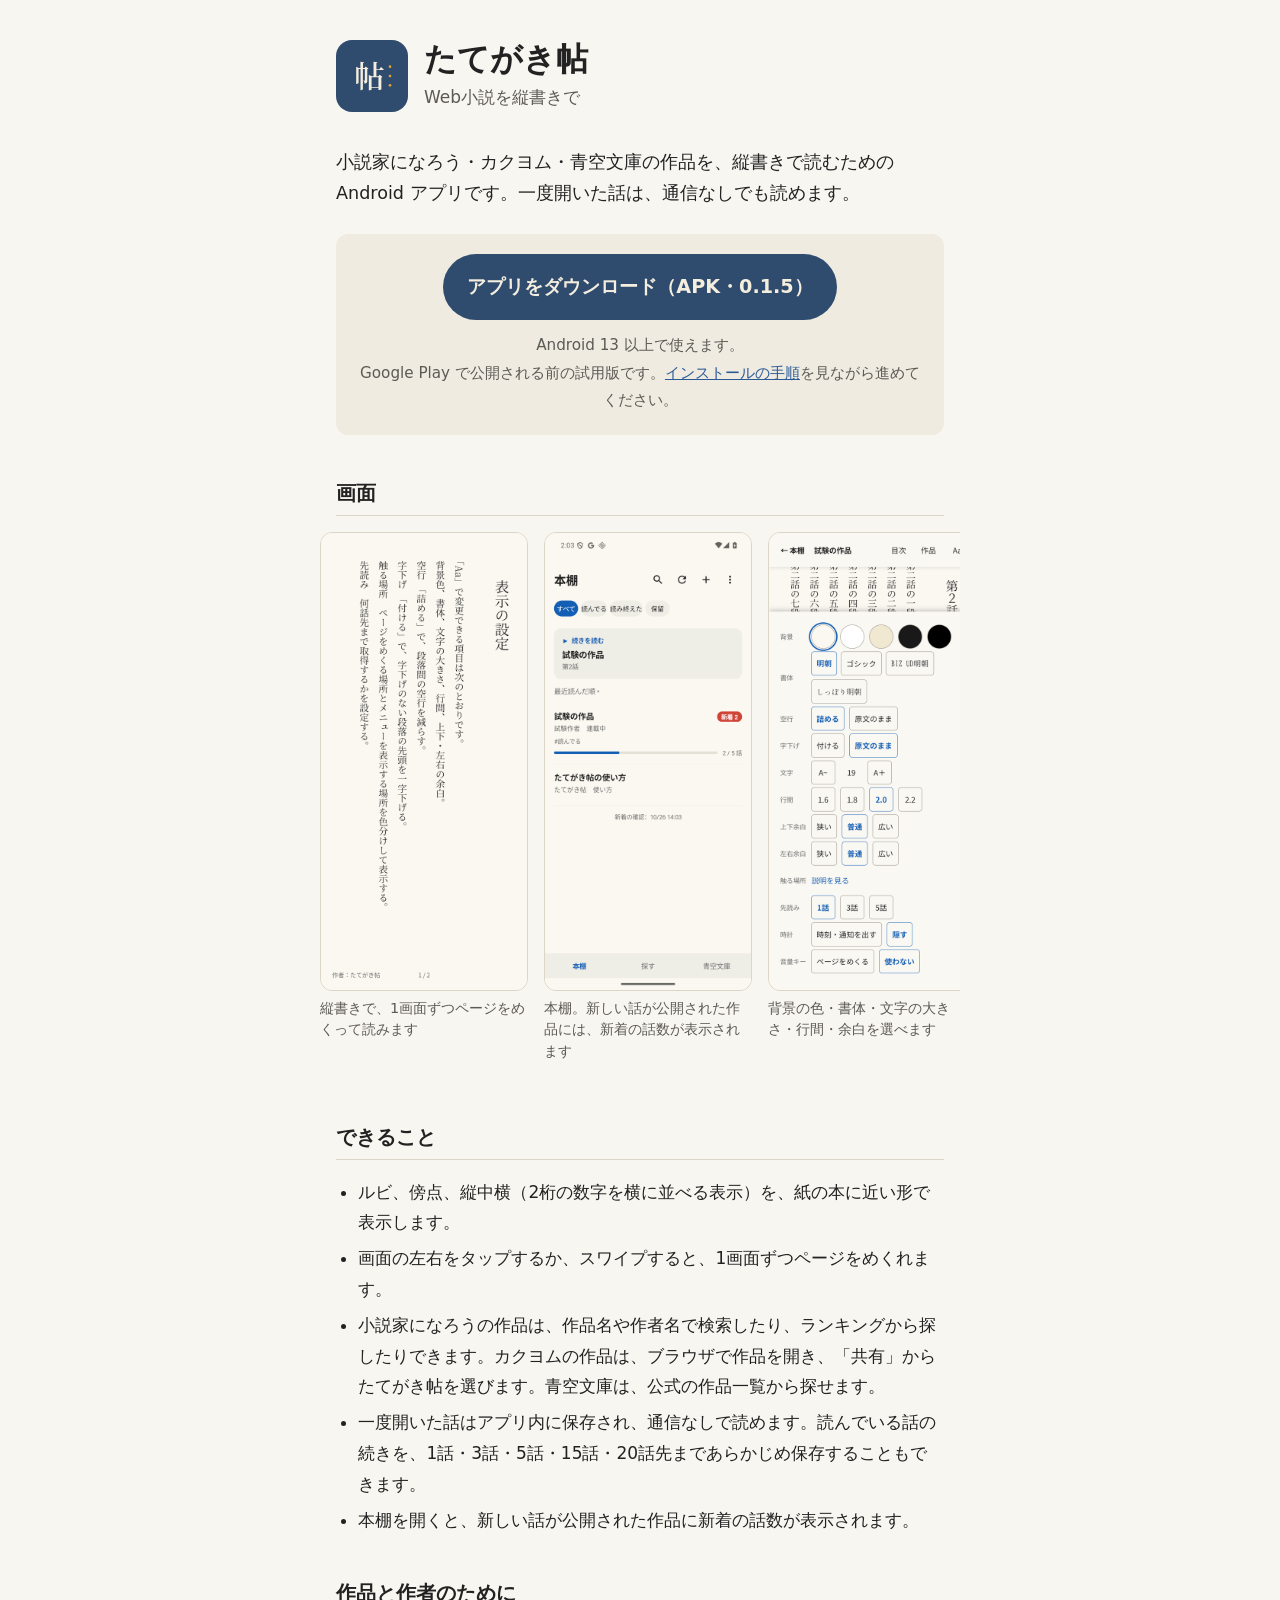
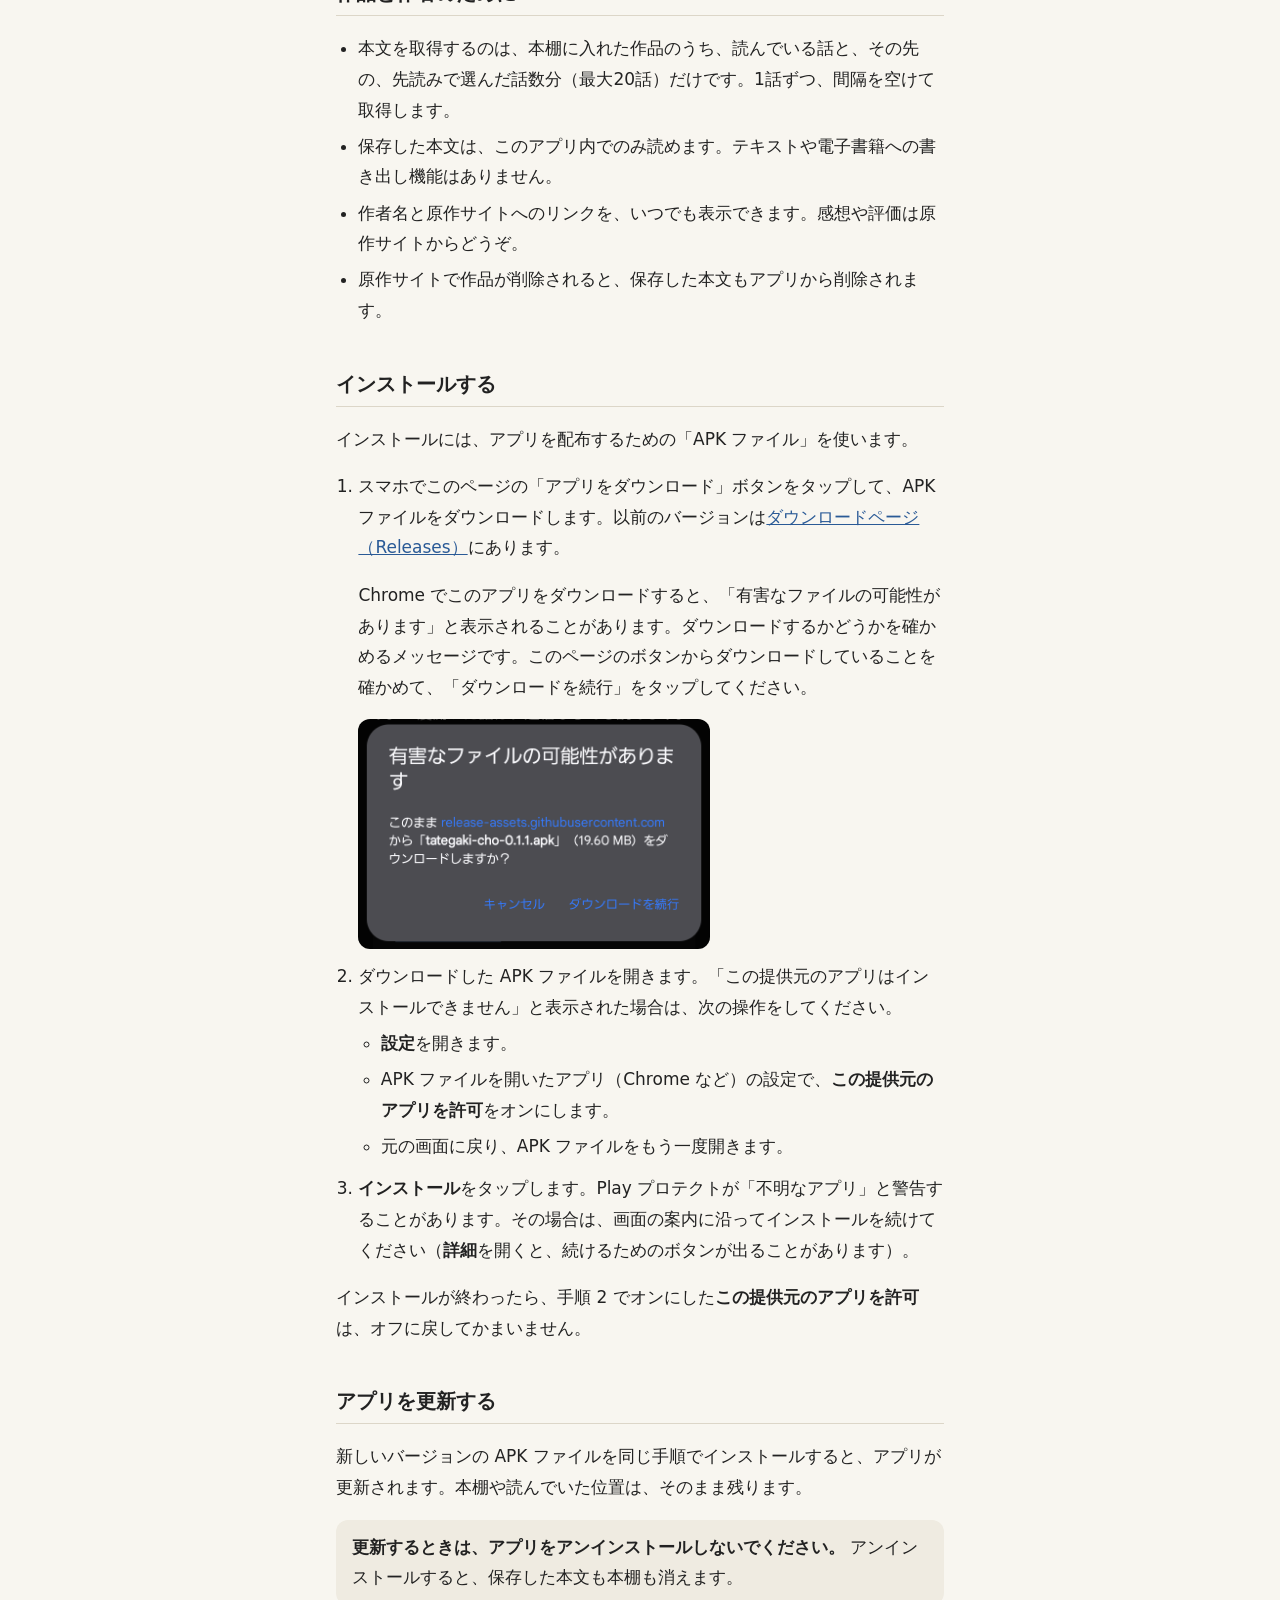
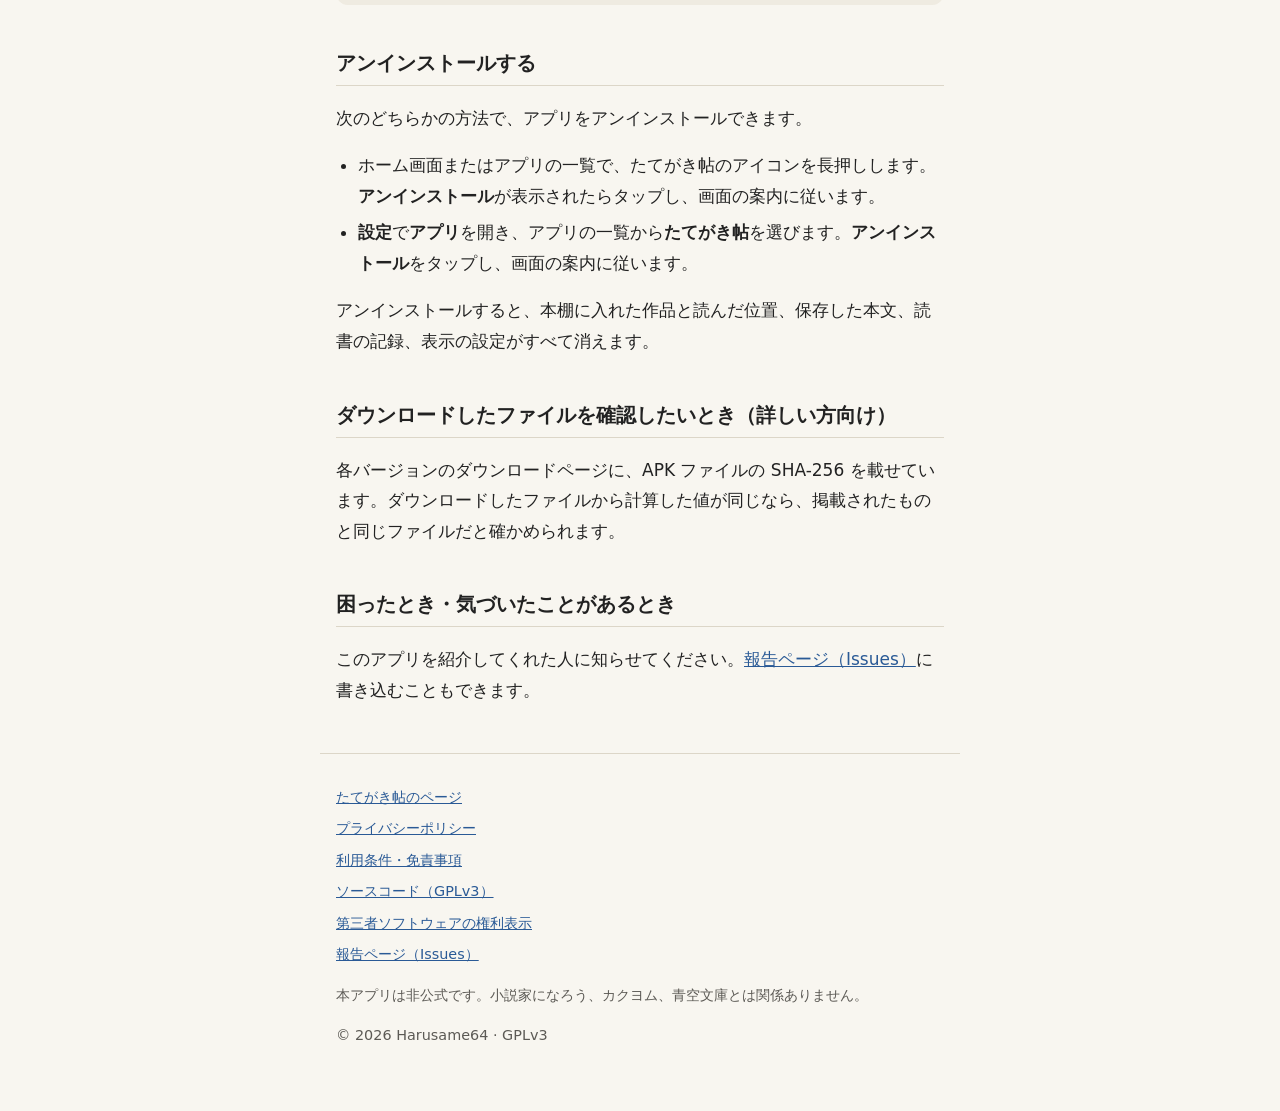
==== site/index.html @ 77cadcce "Point the download page at 0.1.5 Co-Authored-By: Claude Opus 5.5 <noreply@anthropic.com>" ====
<!doctype html>
<html lang="ja">
<head>
<meta charset="utf-8">
<meta name="viewport" content="width=device-width, initial-scale=1">
<title>たてがき帖 — Web小説を縦書きで</title>
<meta name="description" content="小説家になろう・カクヨム・青空文庫の作品を縦書きで読む Android アプリ。開いた話は通信なしでも読めます。">
<link rel="canonical" href="https://harusame64.github.io/tategaki-cho/">
<meta property="og:type" content="website">
<meta property="og:site_name" content="たてがき帖">
<meta property="og:locale" content="ja_JP">
<meta property="og:title" content="たてがき帖 — Web小説を縦書きで">
<meta property="og:description" content="小説家になろう・カクヨム・青空文庫の作品を縦書きで読む Android アプリ。開いた話は通信なしでも読めます。">
<meta property="og:url" content="https://harusame64.github.io/tategaki-cho/">
<meta property="og:image" content="https://harusame64.github.io/tategaki-cho/icon-512.png">
<meta name="twitter:card" content="summary">
<meta name="referrer" content="no-referrer">
<link rel="icon" href="icon.svg" type="image/svg+xml">
<link rel="icon" href="icon-32.png" sizes="32x32">
<link rel="apple-touch-icon" href="icon-180.png">
<script type="application/ld+json">
{
  "@context": "https://schema.org",
  "@type": "SoftwareApplication",
  "name": "たてがき帖",
  "applicationCategory": "BookApplication",
  "operatingSystem": "Android 13+",
  "url": "https://harusame64.github.io/tategaki-cho/",
  "downloadUrl": "https://github.com/Harusame64/tategaki-cho/releases/download/v0.1.5/tategaki-cho-0.1.5.apk",
  "license": "https://www.gnu.org/licenses/gpl-3.0.html",
  "inLanguage": "ja",
  "isAccessibleForFree": true,
  "description": "小説家になろう・カクヨム・青空文庫の作品を縦書きで読む Android アプリ。開いた話は通信なしでも読めます。"
}
</script>
<link rel="stylesheet" href="style.css">
</head>
<body>
<header>
  <img src="icon.svg" alt="" width="72" height="72">
  <div>
    <h1>たてがき帖</h1>
    <p>Web小説を縦書きで</p>
  </div>
</header>

<main>
  <p class="lead">小説家になろう・カクヨム・青空文庫の作品を、縦書きで読むための Android アプリです。一度開いた話は、通信なしでも読めます。</p>

  <div class="download">
    <!-- The APK itself, by version (its file name carries the version). Updated at each release (docs/release.md). -->
    <a class="button" href="https://github.com/Harusame64/tategaki-cho/releases/download/v0.1.5/tategaki-cho-0.1.5.apk">アプリをダウンロード（APK・0.1.5）</a>
    <p>Android 13 以上で使えます。<br>Google Play で公開される前の試用版です。<a href="#install">インストールの手順</a>を見ながら進めてください。</p>
  </div>

  <h2>画面</h2>
  <div class="shots">
    <figure>
      <img src="images/kinari_page.png" width="540" height="1200" alt="縦書きのページ。アプリに入っている使い方の説明を表示している">
      <figcaption>縦書きで、1画面ずつページをめくって読みます</figcaption>
    </figure>
    <figure>
      <img src="images/kinari_shelf.png" width="540" height="1200" alt="本棚。「続きを読む」ボタンと、新着の話数が表示された作品">
      <figcaption>本棚。新しい話が公開された作品には、新着の話数が表示されます</figcaption>
    </figure>
    <figure>
      <img src="images/kinari_aa.png" width="540" height="1200" alt="表示の設定。背景、書体、文字の大きさ、行間、余白など">
      <figcaption>背景の色・書体・文字の大きさ・行間・余白を選べます</figcaption>
    </figure>
    <figure>
      <img src="images/dark_page.png" width="540" height="1200" alt="暗い背景で表示した縦書きのページ">
      <figcaption>暗い背景でも読めます</figcaption>
    </figure>
    <figure>
      <img src="images/kinari_toc.png" width="540" height="1200" alt="目次。章ごとに帯で分かれ、保存済みの話に印が付いている">
      <figcaption>目次で、保存済みの話が分かります</figcaption>
    </figure>
    <figure>
      <img src="images/kinari_month.png" width="540" height="1200" alt="読書の記録。読んだ日がカレンダーに色で示され、その月のまとめが表示されている">
      <figcaption>読書の記録。読んだ日はカレンダーで分かり、月ごと・年ごとのまとめも見られます</figcaption>
    </figure>
  </div>

  <h2>できること</h2>
  <ul>
    <li>ルビ、傍点、縦中横（2桁の数字を横に並べる表示）を、紙の本に近い形で表示します。</li>
    <li>画面の左右をタップするか、スワイプすると、1画面ずつページをめくれます。</li>
    <li>小説家になろうの作品は、作品名や作者名で検索したり、ランキングから探したりできます。カクヨムの作品は、ブラウザで作品を開き、「共有」からたてがき帖を選びます。青空文庫は、公式の作品一覧から探せます。</li>
    <li>一度開いた話はアプリ内に保存され、通信なしで読めます。読んでいる話の続きを、1話・3話・5話・15話・20話先まであらかじめ保存することもできます。</li>
    <li>本棚を開くと、新しい話が公開された作品に新着の話数が表示されます。</li>
  </ul>

  <h2>作品と作者のために</h2>
  <ul>
    <li>本文を取得するのは、本棚に入れた作品のうち、読んでいる話と、その先の、先読みで選んだ話数分（最大20話）だけです。1話ずつ、間隔を空けて取得します。</li>
    <li>保存した本文は、このアプリ内でのみ読めます。テキストや電子書籍への書き出し機能はありません。</li>
    <li>作者名と原作サイトへのリンクを、いつでも表示できます。感想や評価は原作サイトからどうぞ。</li>
    <li>原作サイトで作品が削除されると、保存した本文もアプリから削除されます。</li>
  </ul>

  <h2 id="install">インストールする</h2>
  <p>インストールには、アプリを配布するための「APK ファイル」を使います。</p>
  <ol>
    <li>スマホでこのページの「アプリをダウンロード」ボタンをタップして、APK ファイルをダウンロードします。以前のバージョンは<a href="https://github.com/Harusame64/tategaki-cho/releases">ダウンロードページ（Releases）</a>にあります。
      <p>Chrome でこのアプリをダウンロードすると、「有害なファイルの可能性があります」と表示されることがあります。ダウンロードするかどうかを確かめるメッセージです。このページのボタンからダウンロードしていることを確かめて、「ダウンロードを続行」をタップしてください。</p>
      <img class="note-shot" src="images/download-warning.png" width="720" height="470" alt="「有害なファイルの可能性があります」というメッセージ。下に「キャンセル」と「ダウンロードを続行」のボタンがある"></li>
    <li>ダウンロードした APK ファイルを開きます。「この提供元のアプリはインストールできません」と表示された場合は、次の操作をしてください。
      <ul>
        <li><strong>設定</strong>を開きます。</li>
        <li>APK ファイルを開いたアプリ（Chrome など）の設定で、<strong>この提供元のアプリを許可</strong>をオンにします。</li>
        <li>元の画面に戻り、APK ファイルをもう一度開きます。</li>
      </ul>
    </li>
    <li><strong>インストール</strong>をタップします。Play プロテクトが「不明なアプリ」と警告することがあります。その場合は、画面の案内に沿ってインストールを続けてください（<strong>詳細</strong>を開くと、続けるためのボタンが出ることがあります）。</li>
  </ol>
  <p>インストールが終わったら、手順 2 でオンにした<strong>この提供元のアプリを許可</strong>は、オフに戻してかまいません。</p>

  <h2>アプリを更新する</h2>
  <p>新しいバージョンの APK ファイルを同じ手順でインストールすると、アプリが更新されます。本棚や読んでいた位置は、そのまま残ります。</p>
  <p class="note"><strong>更新するときは、アプリをアンインストールしないでください。</strong> アンインストールすると、保存した本文も本棚も消えます。</p>

  <h2 id="uninstall">アンインストールする</h2>
  <p>次のどちらかの方法で、アプリをアンインストールできます。</p>
  <ul>
    <li>ホーム画面またはアプリの一覧で、たてがき帖のアイコンを長押しします。<strong>アンインストール</strong>が表示されたらタップし、画面の案内に従います。</li>
    <li><strong>設定</strong>で<strong>アプリ</strong>を開き、アプリの一覧から<strong>たてがき帖</strong>を選びます。<strong>アンインストール</strong>をタップし、画面の案内に従います。</li>
  </ul>
  <p>アンインストールすると、本棚に入れた作品と読んだ位置、保存した本文、読書の記録、表示の設定がすべて消えます。</p>

  <h2>ダウンロードしたファイルを確認したいとき（詳しい方向け）</h2>
  <p>各バージョンのダウンロードページに、APK ファイルの SHA-256 を載せています。ダウンロードしたファイルから計算した値が同じなら、掲載されたものと同じファイルだと確かめられます。</p>

  <h2>困ったとき・気づいたことがあるとき</h2>
  <p>このアプリを紹介してくれた人に知らせてください。<a href="https://github.com/Harusame64/tategaki-cho/issues">報告ページ（Issues）</a>に書き込むこともできます。</p>
</main>

<footer>
  <nav aria-label="このサイトのページ">
    <ul>
      <li><a href="./">たてがき帖のページ</a></li>
      <li><a href="privacy.html">プライバシーポリシー</a></li>
      <li><a href="terms.html">利用条件・免責事項</a></li>
      <li><a href="https://github.com/Harusame64/tategaki-cho">ソースコード（GPLv3）</a></li>
      <li><a href="https://github.com/Harusame64/tategaki-cho/blob/main/THIRD-PARTY-NOTICES.txt">第三者ソフトウェアの権利表示</a></li>
      <li><a href="https://github.com/Harusame64/tategaki-cho/issues">報告ページ（Issues）</a></li>
    </ul>
  </nav>
  <p>本アプリは非公式です。小説家になろう、カクヨム、青空文庫とは関係ありません。</p>
  <p>© 2026 Harusame64 · GPLv3</p>
</footer>
</body>
</html>
---- site/style.css ----
:root {
  color-scheme: light dark;
  --bg: #f8f6f0;
  --surface: #efebe1;
  --text: #222;
  --muted: #5c5a55;
  --line: #dcd6c8;
  --accent: #2f4b6e;
  --on-accent: #f4eedf;
  --link: #2a5a96;
}
@media (prefers-color-scheme: dark) {
  :root {
    --bg: #1c1c1c;
    --surface: #2a2a2a;
    --text: #e8e6e1;
    --muted: #b0aca4;
    --line: #3c3a36;
    --accent: #f4eedf;
    --on-accent: #2f4b6e;
    --link: #9cc0ef;
  }
}
* { box-sizing: border-box; }
body {
  margin: 0;
  background: var(--bg);
  color: var(--text);
  font-family: system-ui, -apple-system, "Hiragino Sans", "Noto Sans JP", "Yu Gothic UI", "Meiryo", sans-serif;
  font-size: 17px;
  line-height: 1.8;
}
main, footer { max-width: 40rem; margin: 0 auto; padding: 0 1rem; }
a { color: var(--link); }
header {
  max-width: 40rem;
  margin: 0 auto;
  padding: 2.5rem 1rem 1rem;
  display: flex;
  gap: 1rem;
  align-items: center;
}
header img { width: 72px; height: 72px; border-radius: 16px; flex: none; }
h1 { font-family: "Hiragino Mincho ProN", "Yu Mincho", "Noto Serif JP", serif; font-size: 2rem; line-height: 1.2; margin: 0; }
header p { margin: .25rem 0 0; color: var(--muted); }
h2 { font-size: 1.25rem; margin: 2.5rem 0 .75rem; padding-bottom: .25rem; border-bottom: 1px solid var(--line); }
.lead { font-size: 1.1rem; }
.download {
  margin: 1.5rem 0 2rem;
  padding: 1.25rem;
  background: var(--surface);
  border-radius: 12px;
  text-align: center;
}
.button {
  display: inline-block;
  min-width: 16rem;
  padding: 1rem 1.5rem;
  background: var(--accent);
  color: var(--on-accent);
  font-size: 1.2rem;
  font-weight: bold;
  text-decoration: none;
  border-radius: 999px;
}
.button:focus-visible { outline: 3px solid var(--link); outline-offset: 3px; }
.download p { margin: .75rem 0 0; color: var(--muted); font-size: .95rem; }
.shots {
  display: flex;
  gap: 1rem;
  overflow-x: auto;
  scroll-snap-type: x mandatory;
  padding: .25rem 0 1rem;
  margin: 0 -1rem;
  padding-left: 1rem;
  padding-right: 1rem;
}
.shots figure { margin: 0; flex: 0 0 auto; width: 13rem; scroll-snap-align: start; }
.shots img { width: 100%; height: auto; border: 1px solid var(--line); border-radius: 12px; display: block; }
.shots figcaption { font-size: .9rem; color: var(--muted); margin-top: .4rem; line-height: 1.5; }
/* A screen the install steps refer to: as wide as the text allows, at most a phone's width. */
.note-shot { display: block; width: 100%; max-width: 22rem; height: auto; border-radius: 12px; margin: .5rem 0 0; }
ul, ol { padding-left: 1.4rem; }
li { margin: .35rem 0; }
ol > li { margin: .75rem 0; }
.note { background: var(--surface); border-radius: 12px; padding: .75rem 1rem; }
footer { margin-top: 3rem; padding-top: 1rem; padding-bottom: 3rem; border-top: 1px solid var(--line); color: var(--muted); font-size: .9rem; }
footer ul { list-style: none; padding: 0; }
.table-wrap { overflow-x: auto; }
table { border-collapse: collapse; width: 100%; font-size: .95rem; }
th, td { border: 1px solid var(--line); padding: .4rem .6rem; text-align: left; vertical-align: top; }
th { background: var(--surface); }
.back { margin: 2rem 0 0; }
h1.page-title { font-size: 1.4rem; }
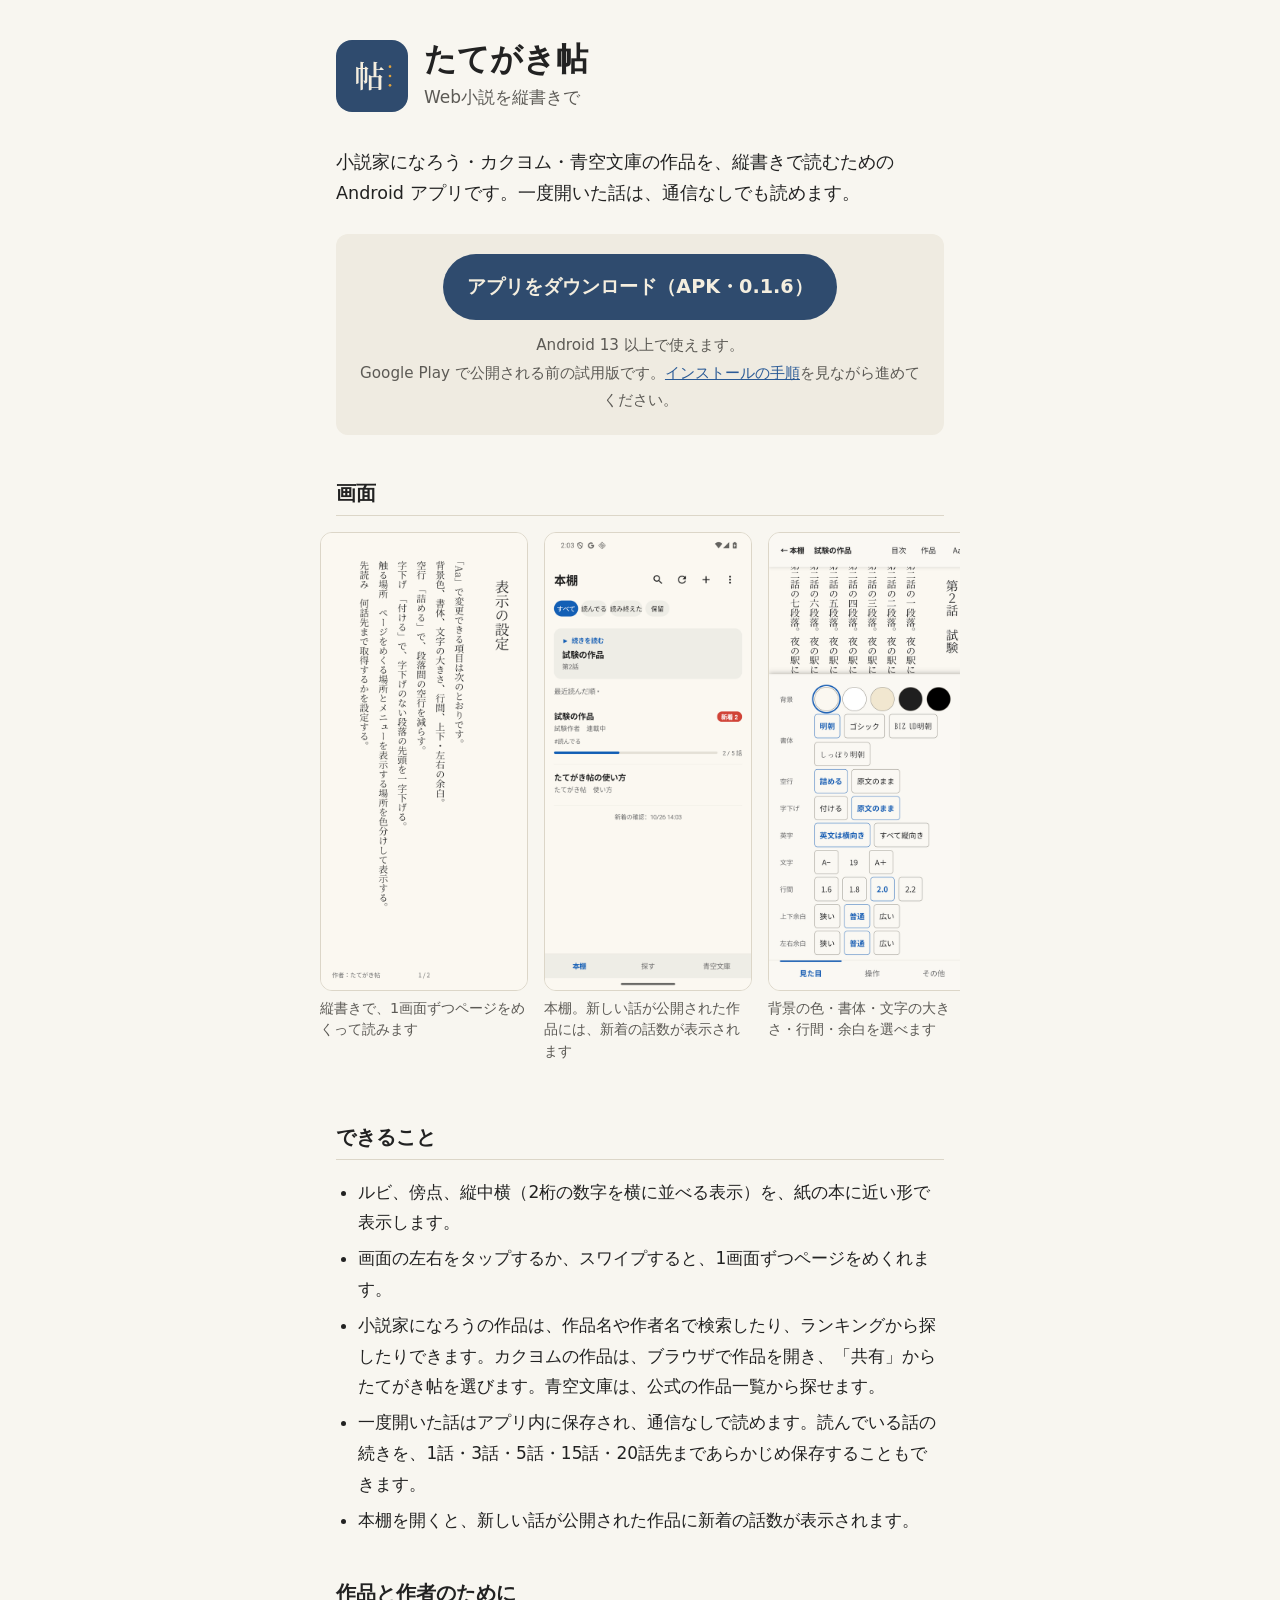
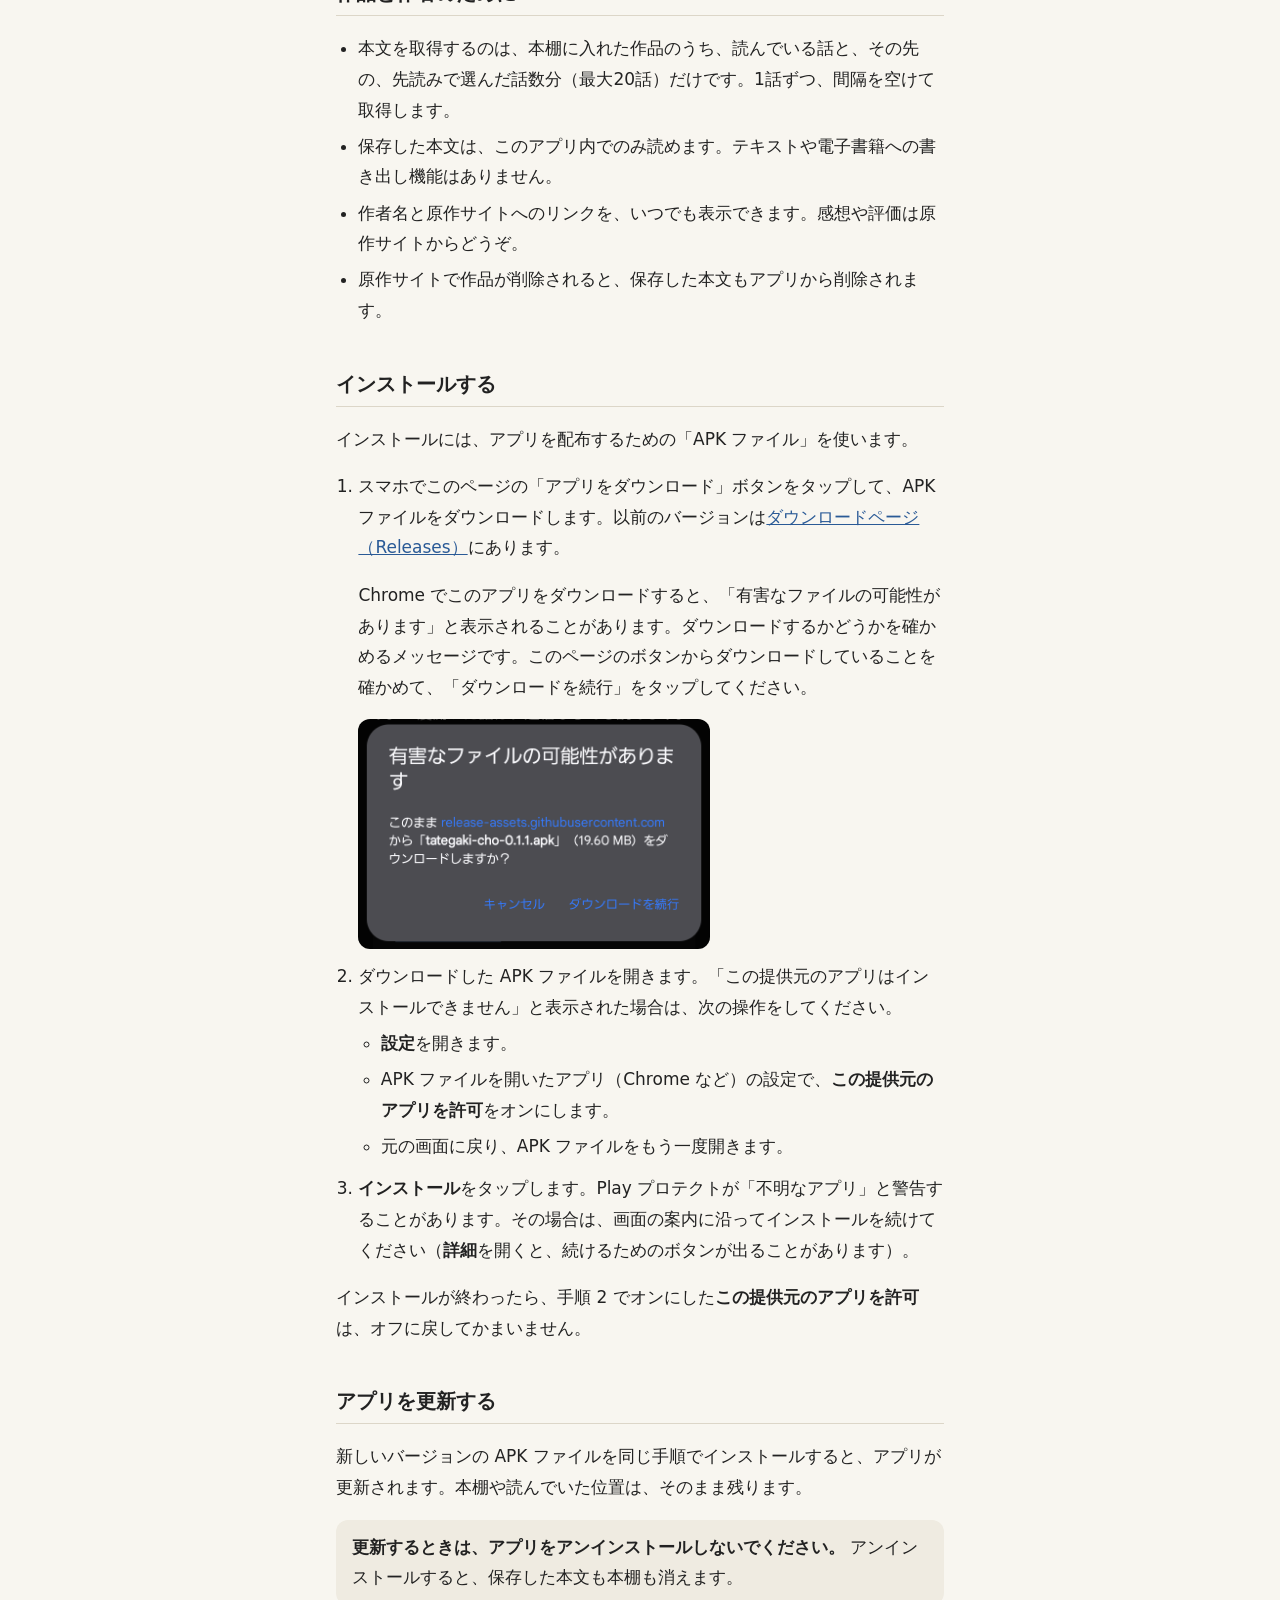
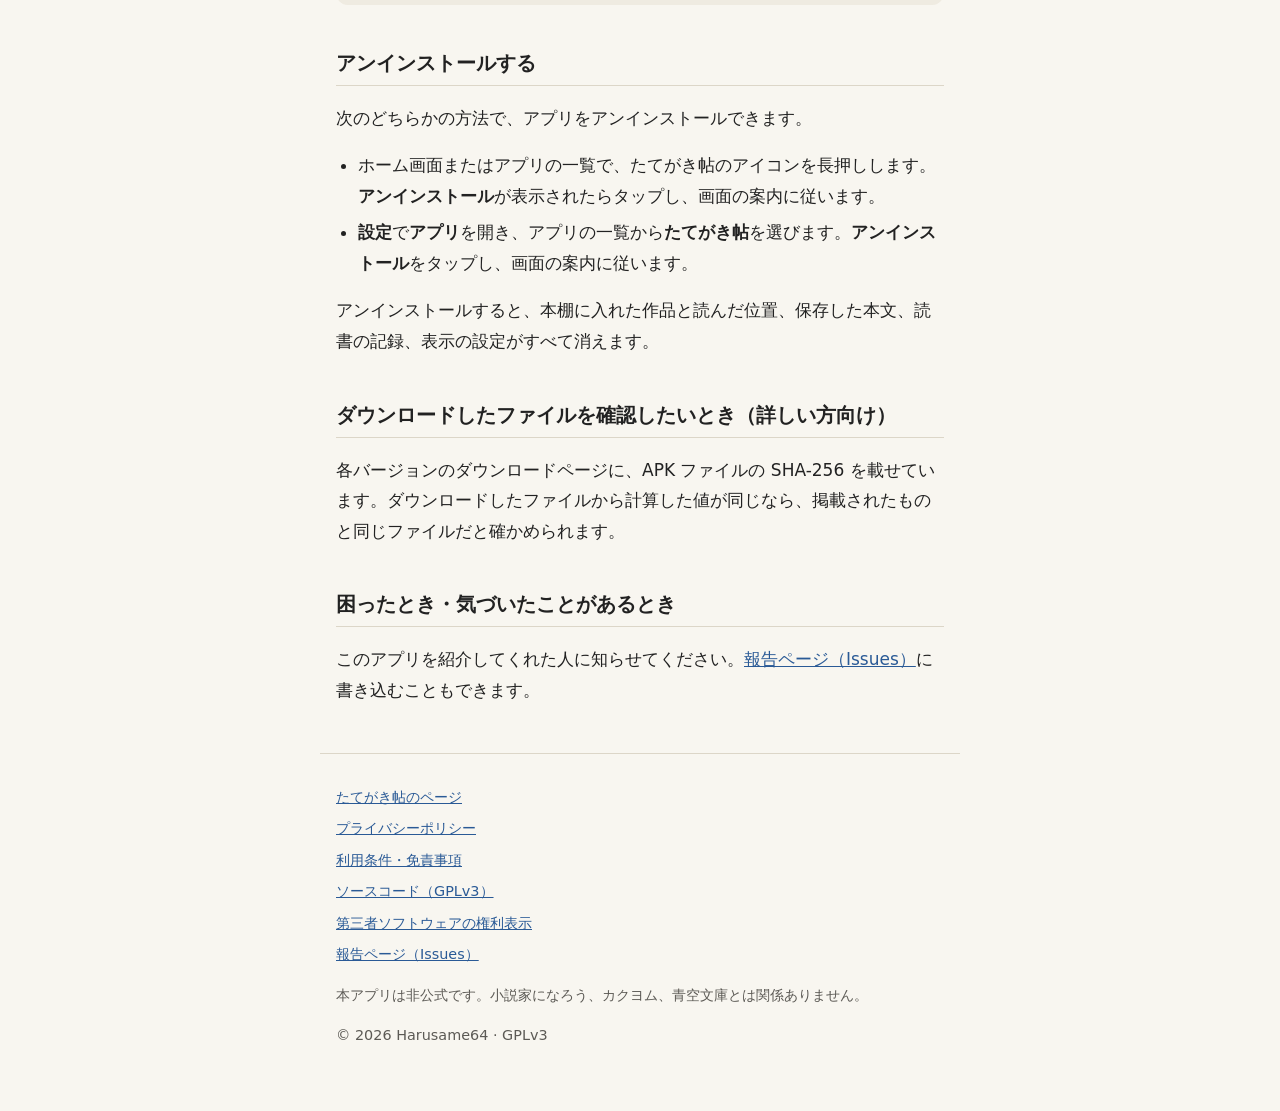
==== commit 1a5709cc: "Point the download page at 0.1.6, and show Aa's tabs in its picture Co-Authored-By: Claude Opus 5.5 " ====
--- a/site/index.html
+++ b/site/index.html
@@ -26,7 +26,7 @@
   "applicationCategory": "BookApplication",
   "operatingSystem": "Android 13+",
   "url": "https://harusame64.github.io/tategaki-cho/",
-  "downloadUrl": "https://github.com/Harusame64/tategaki-cho/releases/download/v0.1.5/tategaki-cho-0.1.5.apk",
+  "downloadUrl": "https://github.com/Harusame64/tategaki-cho/releases/download/v0.1.6/tategaki-cho-0.1.6.apk",
   "license": "https://www.gnu.org/licenses/gpl-3.0.html",
   "inLanguage": "ja",
   "isAccessibleForFree": true,
@@ -49,7 +49,7 @@
 
   <div class="download">
     <!-- The APK itself, by version (its file name carries the version). Updated at each release (docs/release.md). -->
-    <a class="button" href="https://github.com/Harusame64/tategaki-cho/releases/download/v0.1.5/tategaki-cho-0.1.5.apk">アプリをダウンロード（APK・0.1.5）</a>
+    <a class="button" href="https://github.com/Harusame64/tategaki-cho/releases/download/v0.1.6/tategaki-cho-0.1.6.apk">アプリをダウンロード（APK・0.1.6）</a>
     <p>Android 13 以上で使えます。<br>Google Play で公開される前の試用版です。<a href="#install">インストールの手順</a>を見ながら進めてください。</p>
   </div>
 
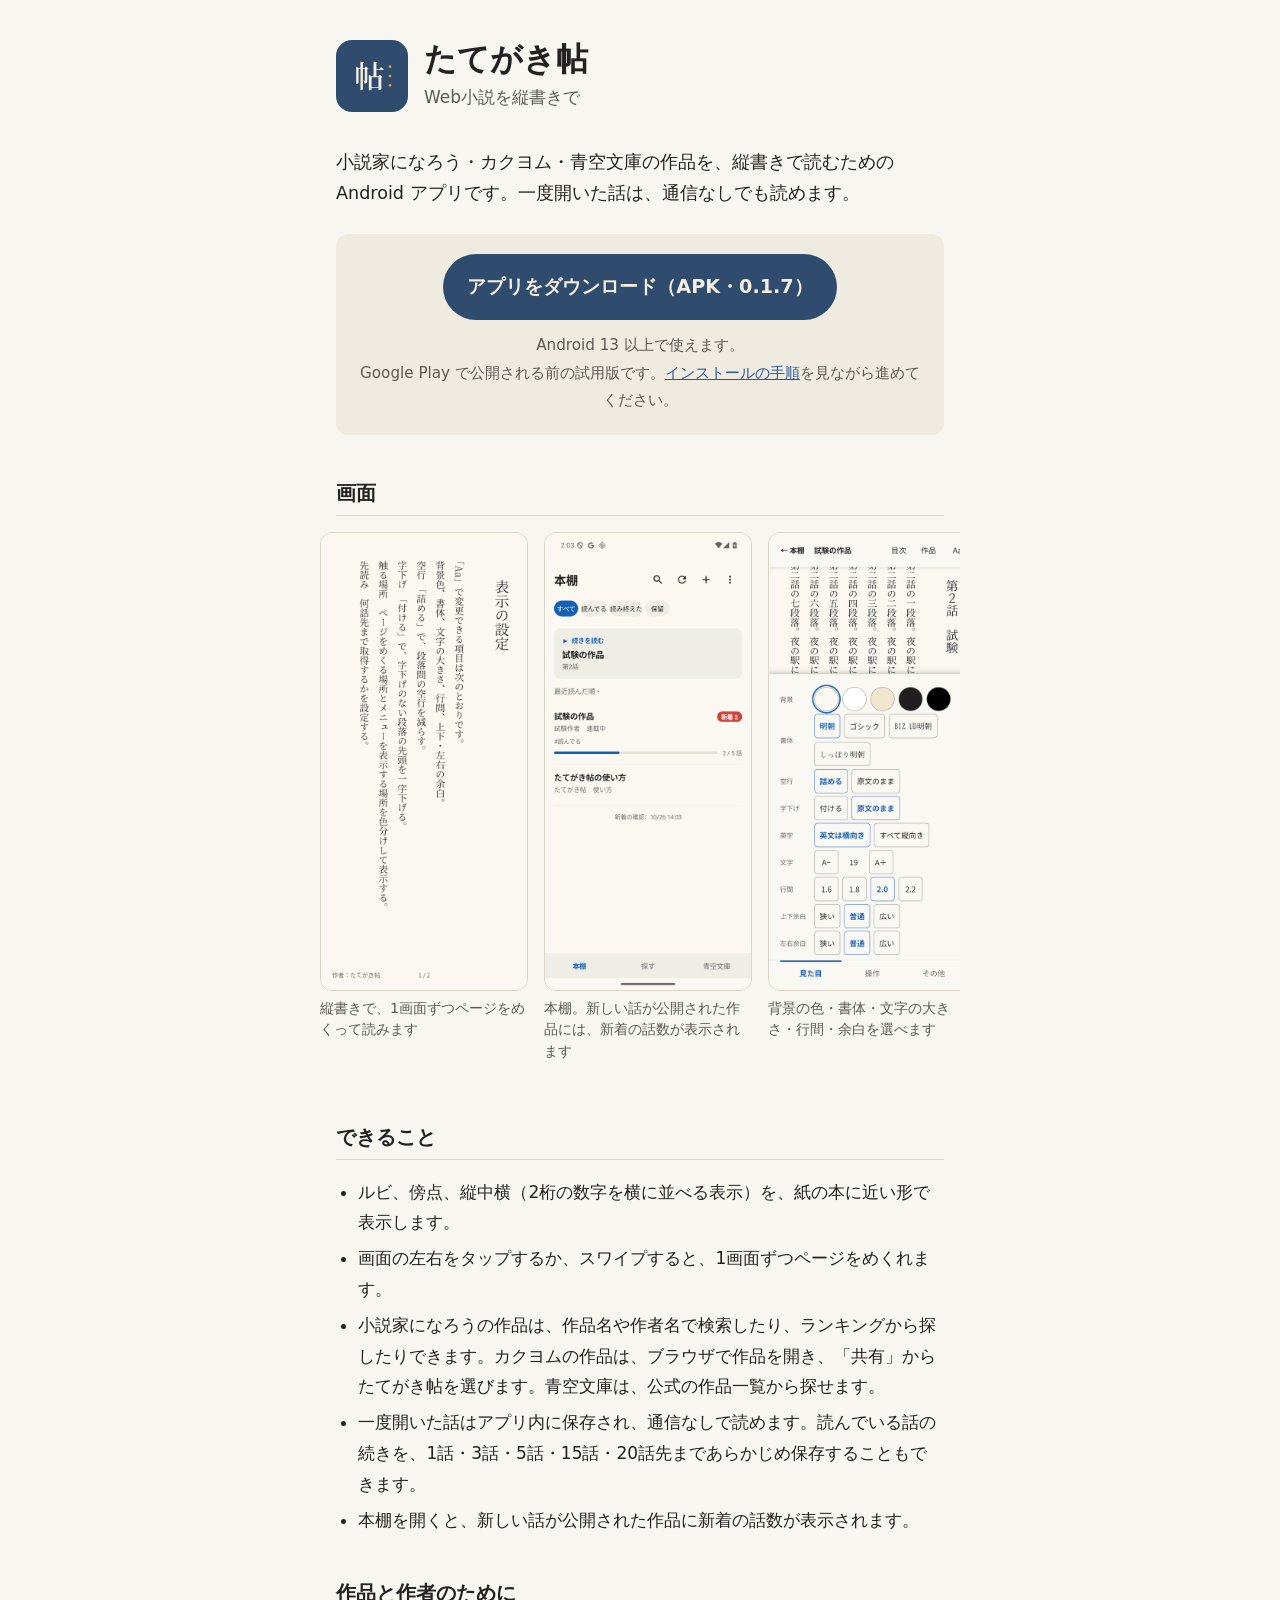
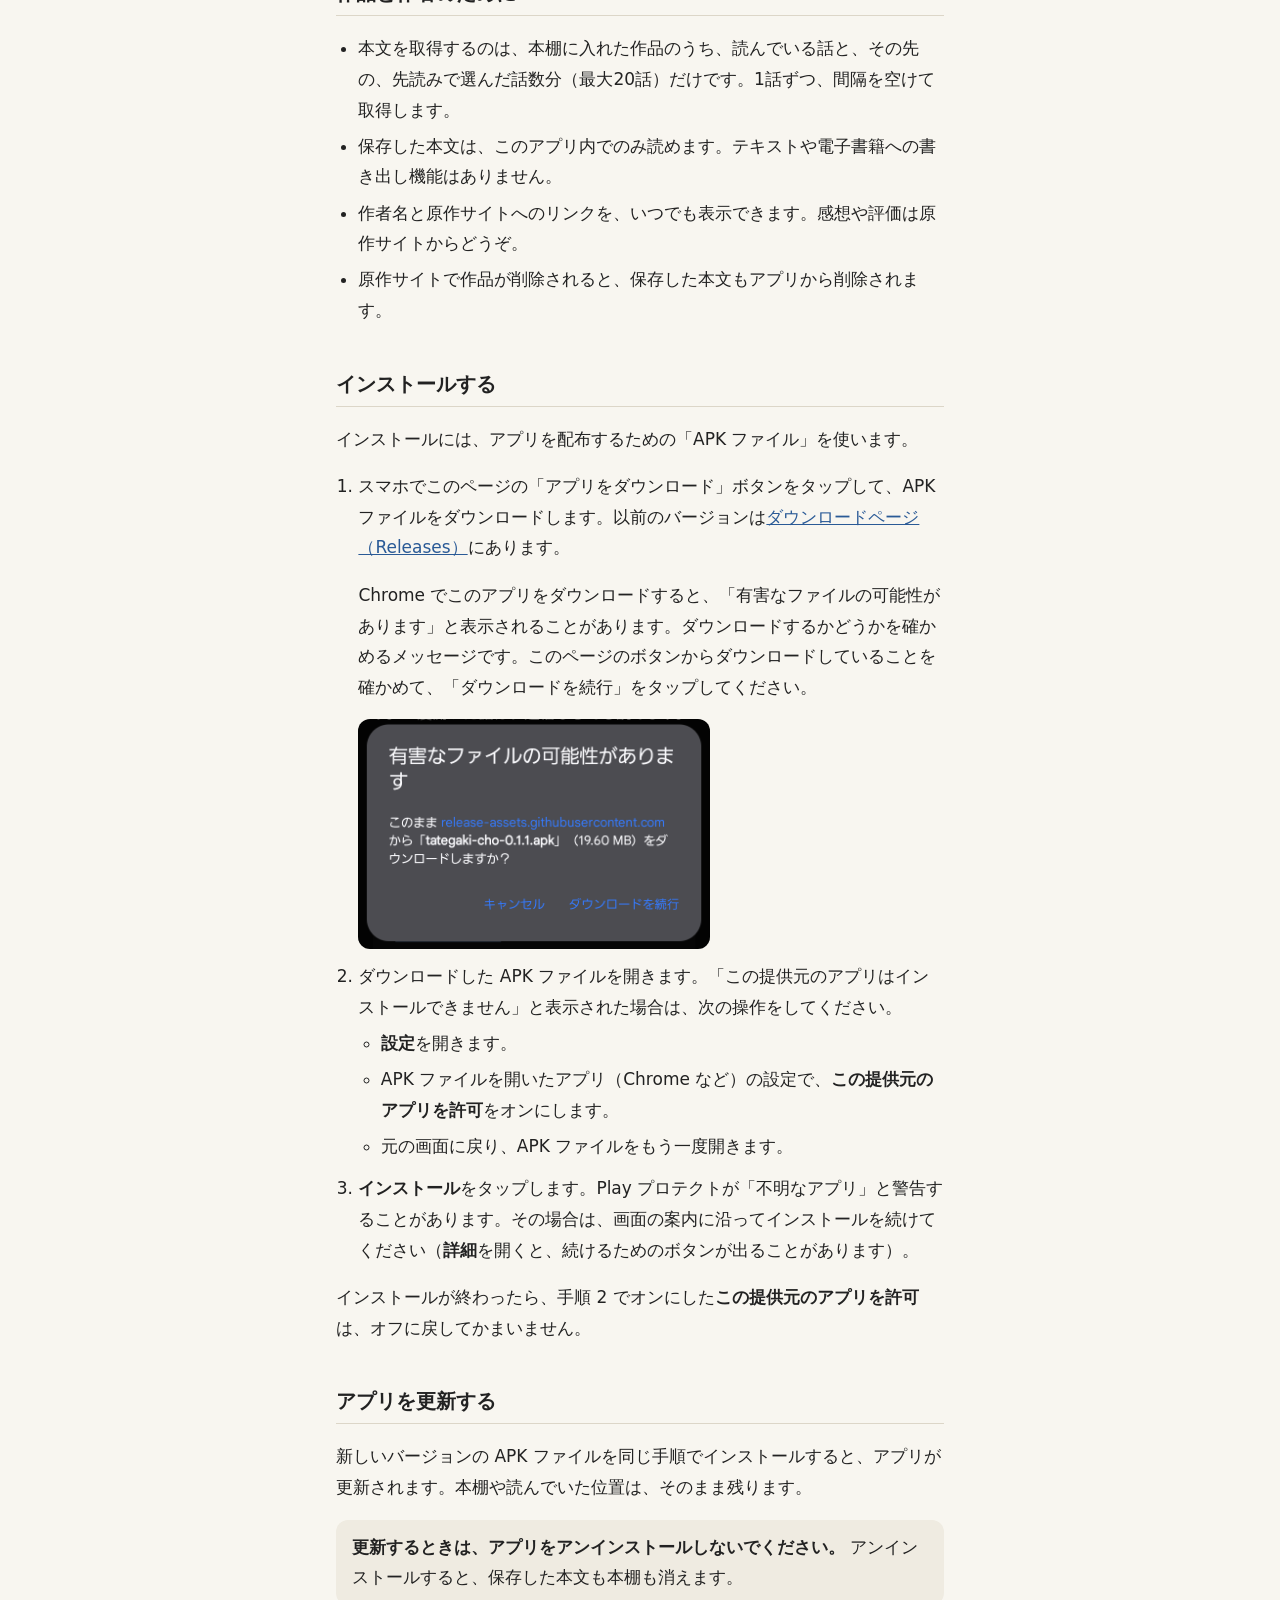
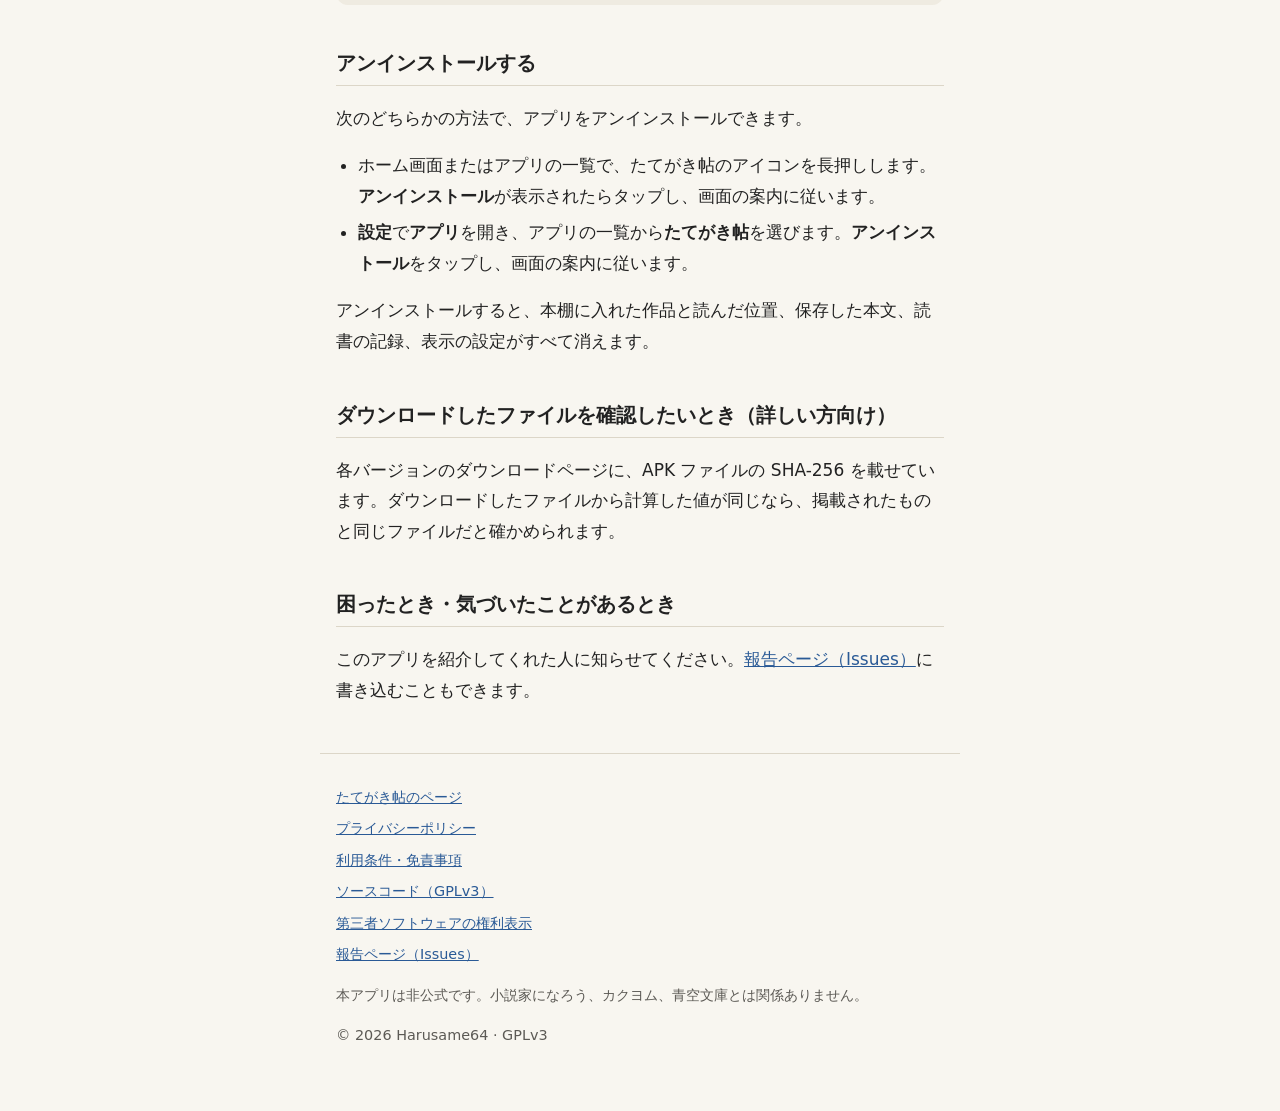
==== commit b10ec1f5: "Point the download page at 0.1.7 Co-Authored-By: Claude Opus 5.5 <noreply@anthropic.com>" ====
--- a/site/index.html
+++ b/site/index.html
@@ -26,7 +26,7 @@
   "applicationCategory": "BookApplication",
   "operatingSystem": "Android 13+",
   "url": "https://harusame64.github.io/tategaki-cho/",
-  "downloadUrl": "https://github.com/Harusame64/tategaki-cho/releases/download/v0.1.6/tategaki-cho-0.1.6.apk",
+  "downloadUrl": "https://github.com/Harusame64/tategaki-cho/releases/download/v0.1.7/tategaki-cho-0.1.7.apk",
   "license": "https://www.gnu.org/licenses/gpl-3.0.html",
   "inLanguage": "ja",
   "isAccessibleForFree": true,
@@ -49,7 +49,7 @@
 
   <div class="download">
     <!-- The APK itself, by version (its file name carries the version). Updated at each release (docs/release.md). -->
-    <a class="button" href="https://github.com/Harusame64/tategaki-cho/releases/download/v0.1.6/tategaki-cho-0.1.6.apk">アプリをダウンロード（APK・0.1.6）</a>
+    <a class="button" href="https://github.com/Harusame64/tategaki-cho/releases/download/v0.1.7/tategaki-cho-0.1.7.apk">アプリをダウンロード（APK・0.1.7）</a>
     <p>Android 13 以上で使えます。<br>Google Play で公開される前の試用版です。<a href="#install">インストールの手順</a>を見ながら進めてください。</p>
   </div>
 
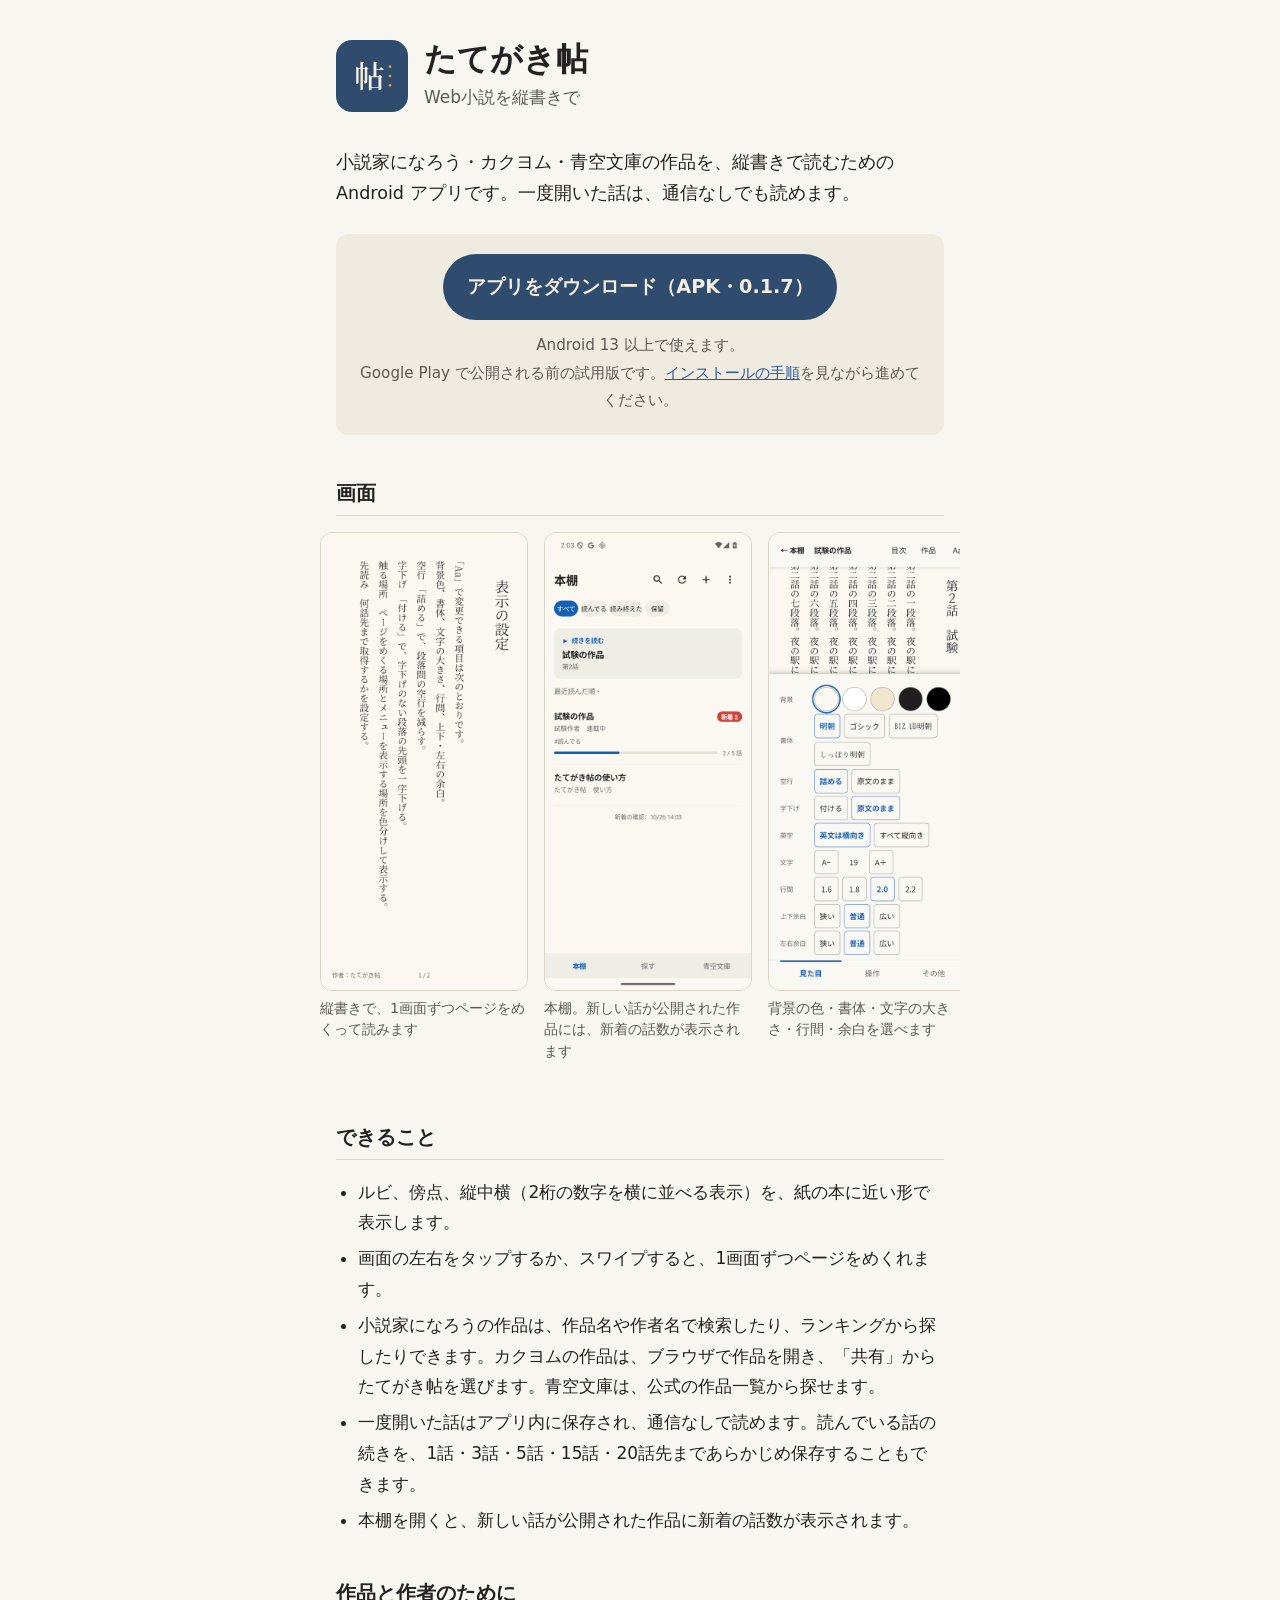
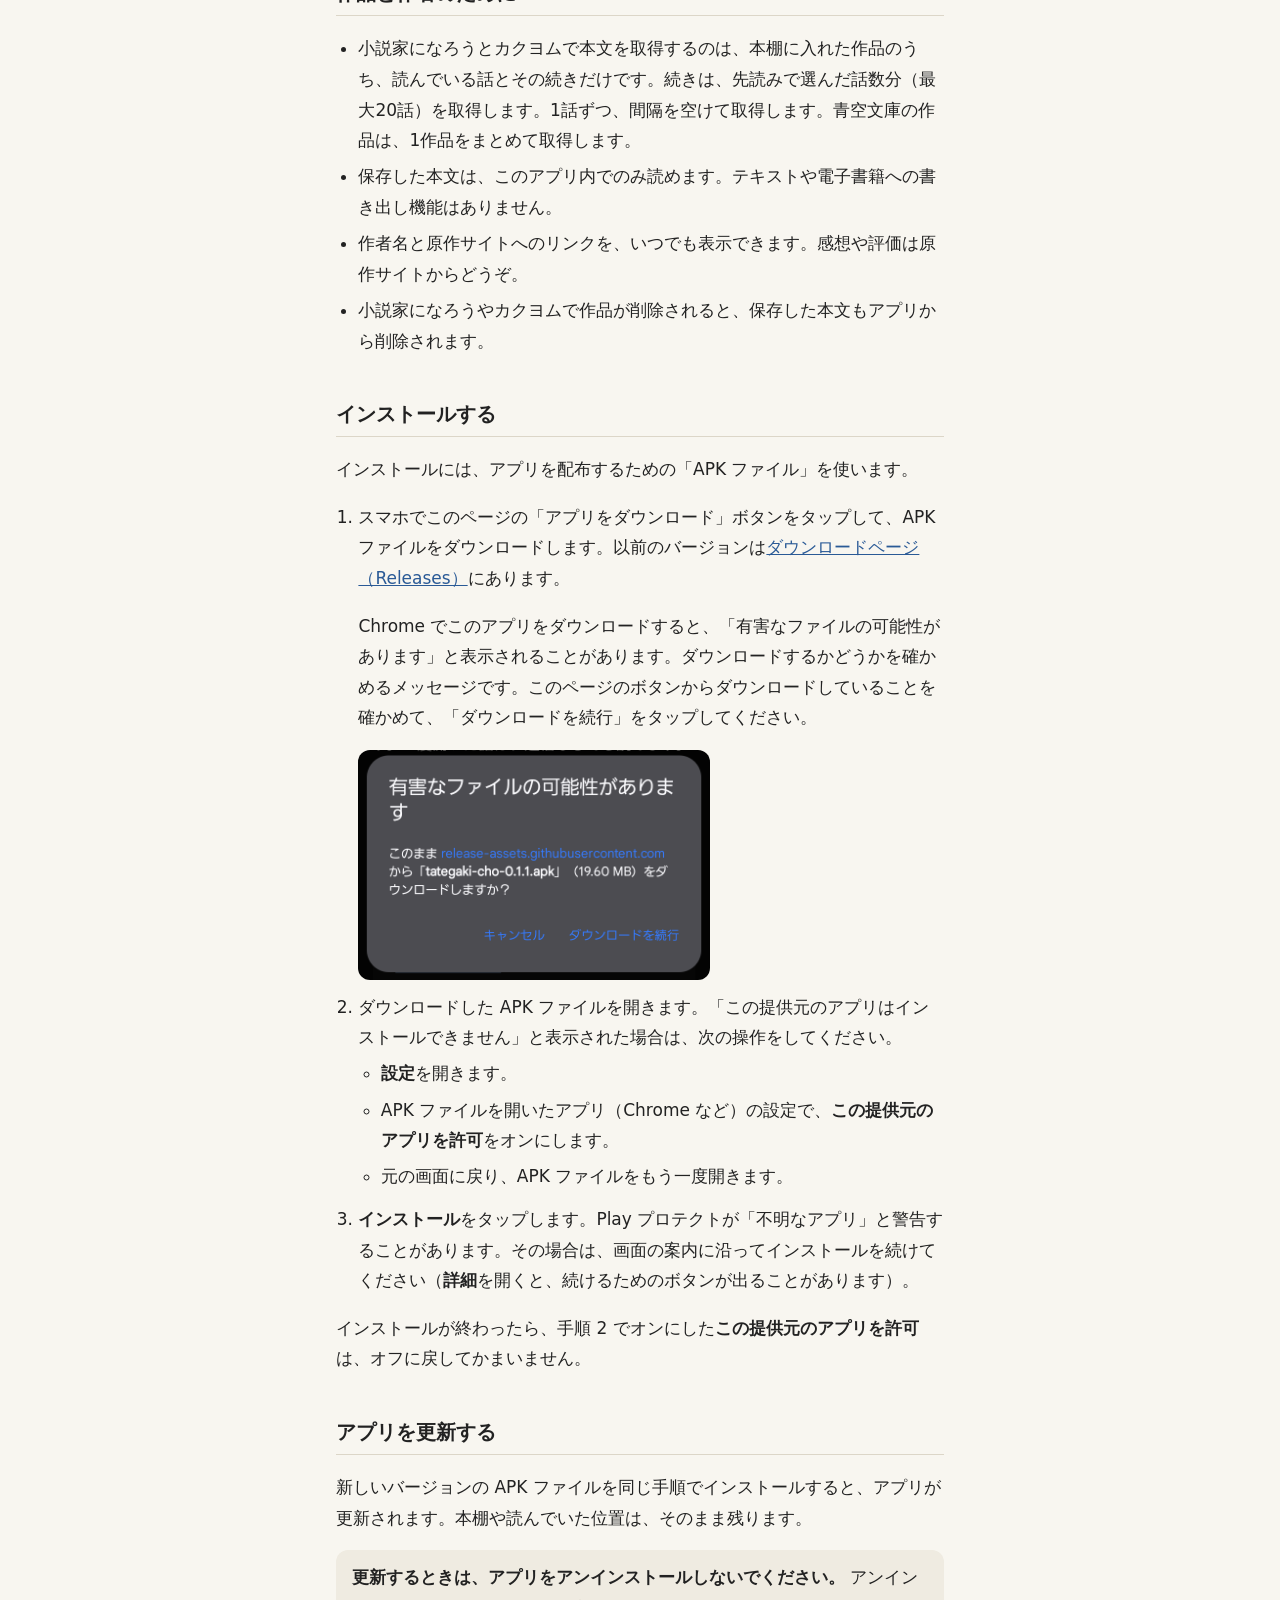
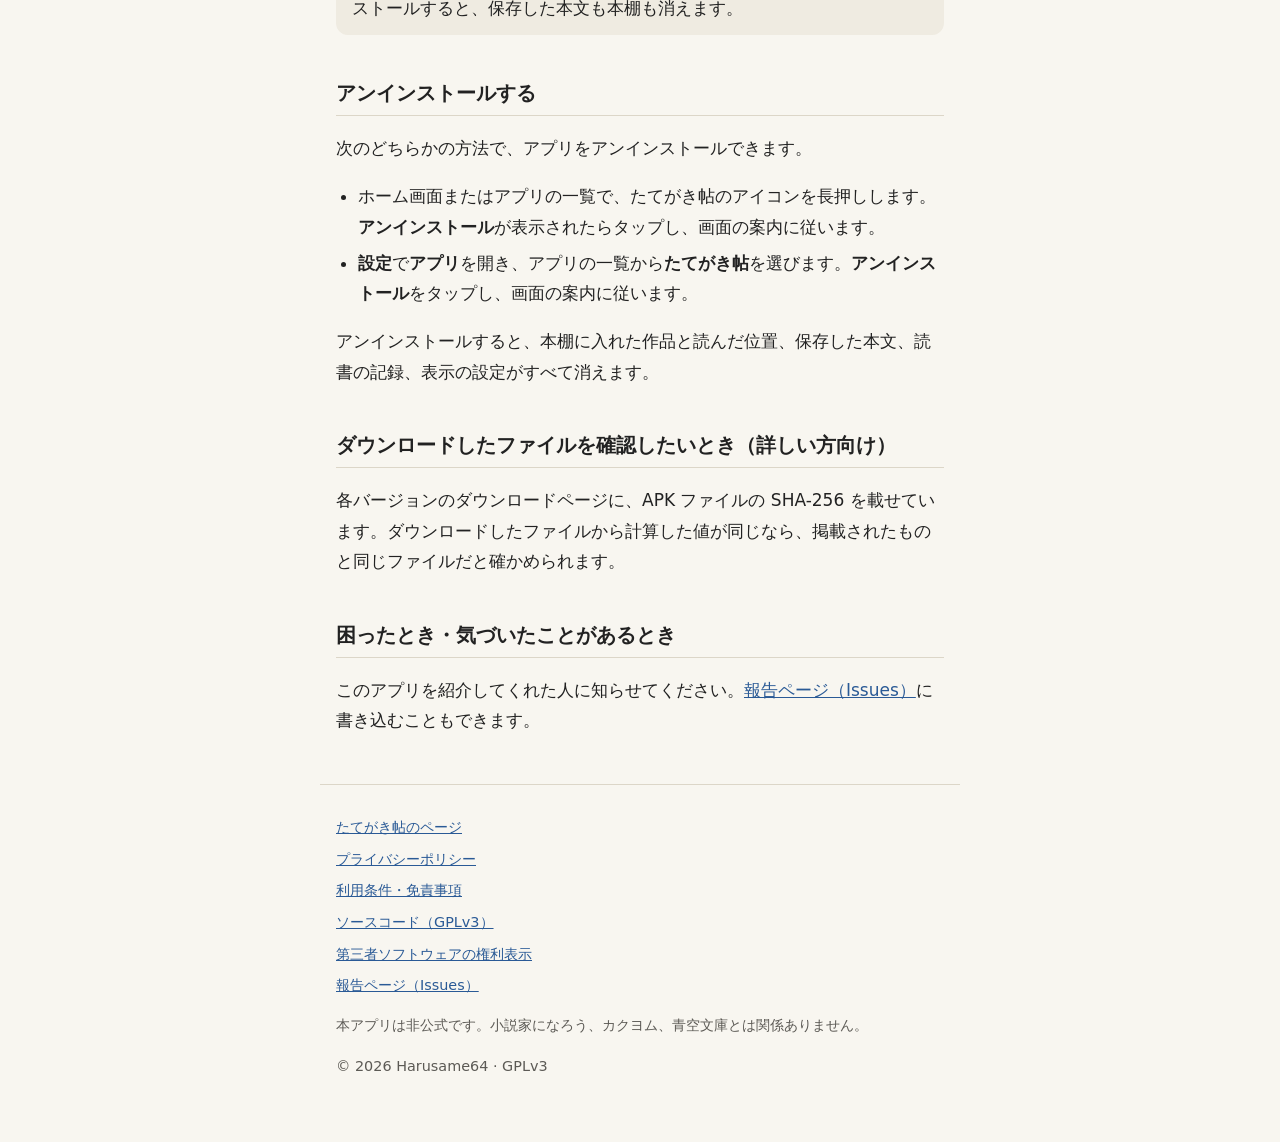
==== commit b6e0099a: "Scope the fetch and deletion claims to Narou and Kakuyomu; check the match with apksigcopier An Aozo" ====
--- a/site/index.html
+++ b/site/index.html
@@ -92,10 +92,10 @@
 
   <h2>作品と作者のために</h2>
   <ul>
-    <li>本文を取得するのは、本棚に入れた作品のうち、読んでいる話と、その先の、先読みで選んだ話数分（最大20話）だけです。1話ずつ、間隔を空けて取得します。</li>
+    <li>小説家になろうとカクヨムで本文を取得するのは、本棚に入れた作品のうち、読んでいる話とその続きだけです。続きは、先読みで選んだ話数分（最大20話）を取得します。1話ずつ、間隔を空けて取得します。青空文庫の作品は、1作品をまとめて取得します。</li>
     <li>保存した本文は、このアプリ内でのみ読めます。テキストや電子書籍への書き出し機能はありません。</li>
     <li>作者名と原作サイトへのリンクを、いつでも表示できます。感想や評価は原作サイトからどうぞ。</li>
-    <li>原作サイトで作品が削除されると、保存した本文もアプリから削除されます。</li>
+    <li>小説家になろうやカクヨムで作品が削除されると、保存した本文もアプリから削除されます。</li>
   </ul>
 
   <h2 id="install">インストールする</h2>
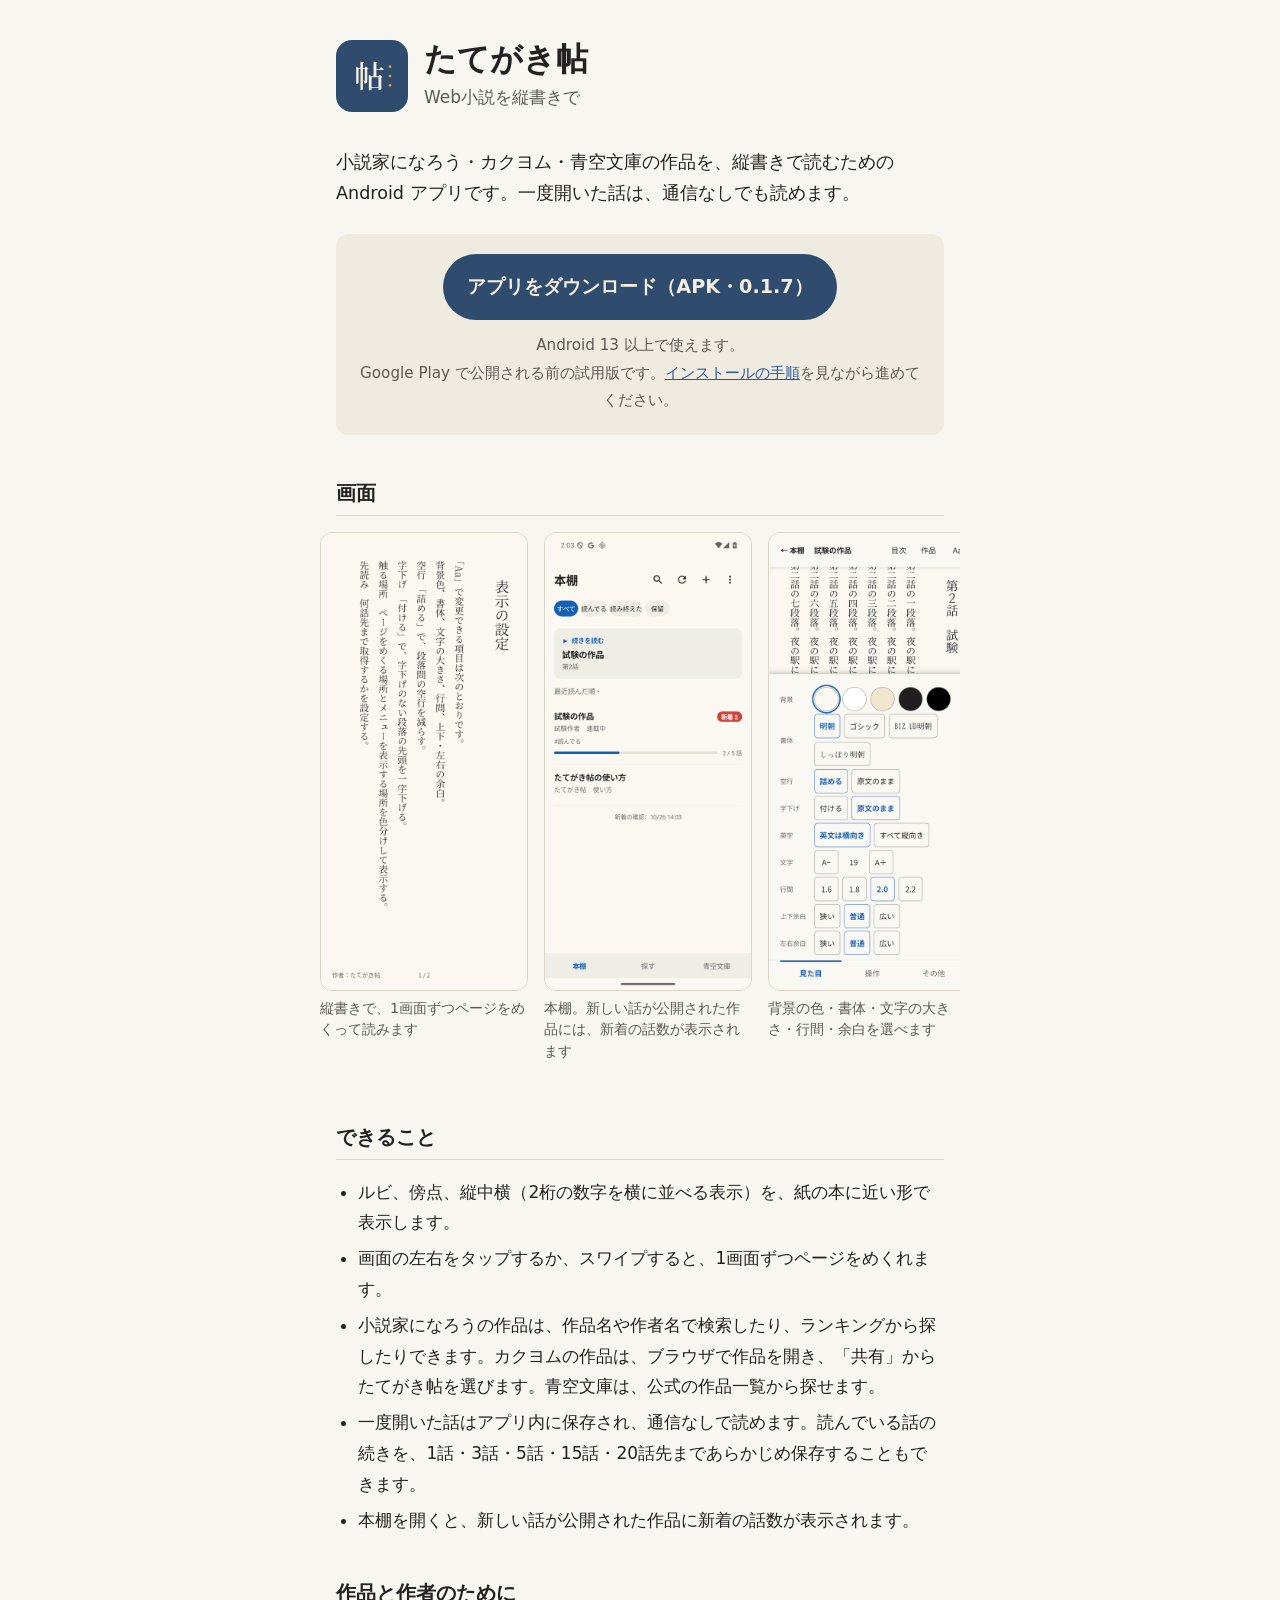
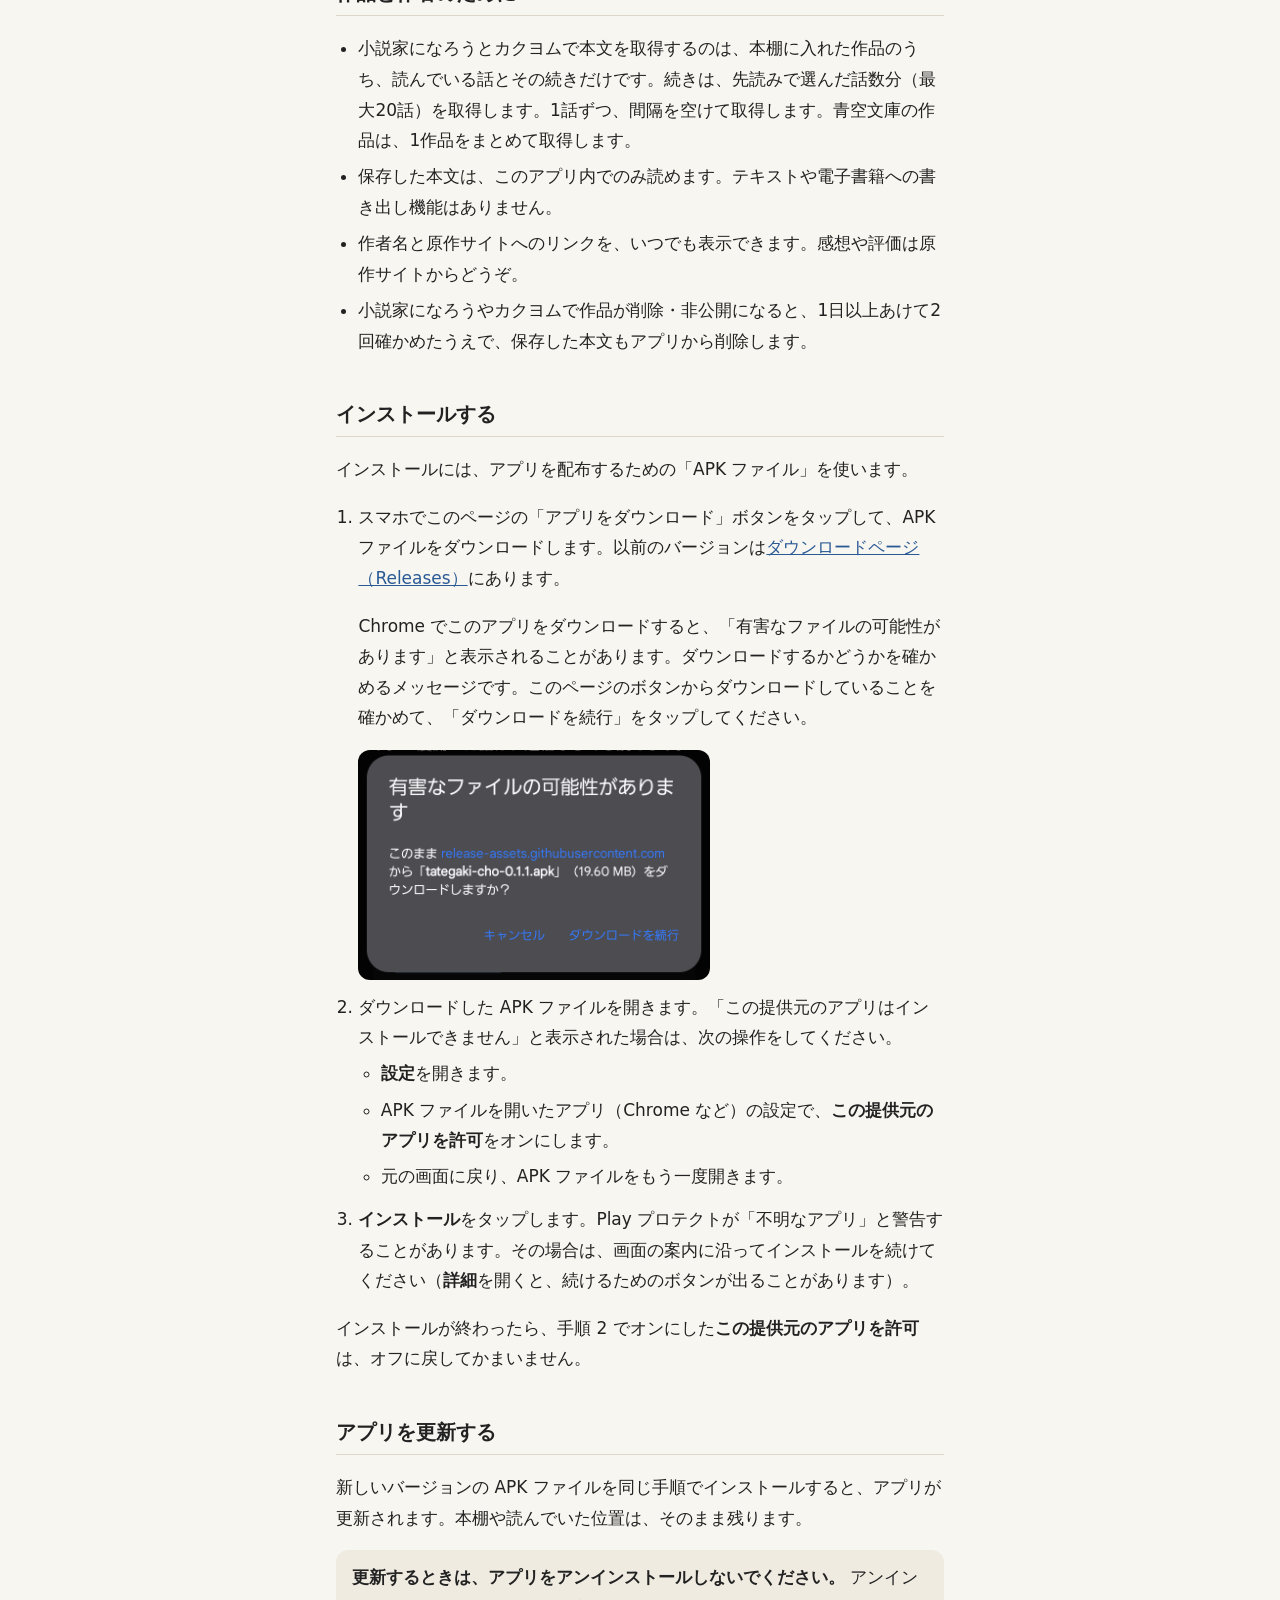
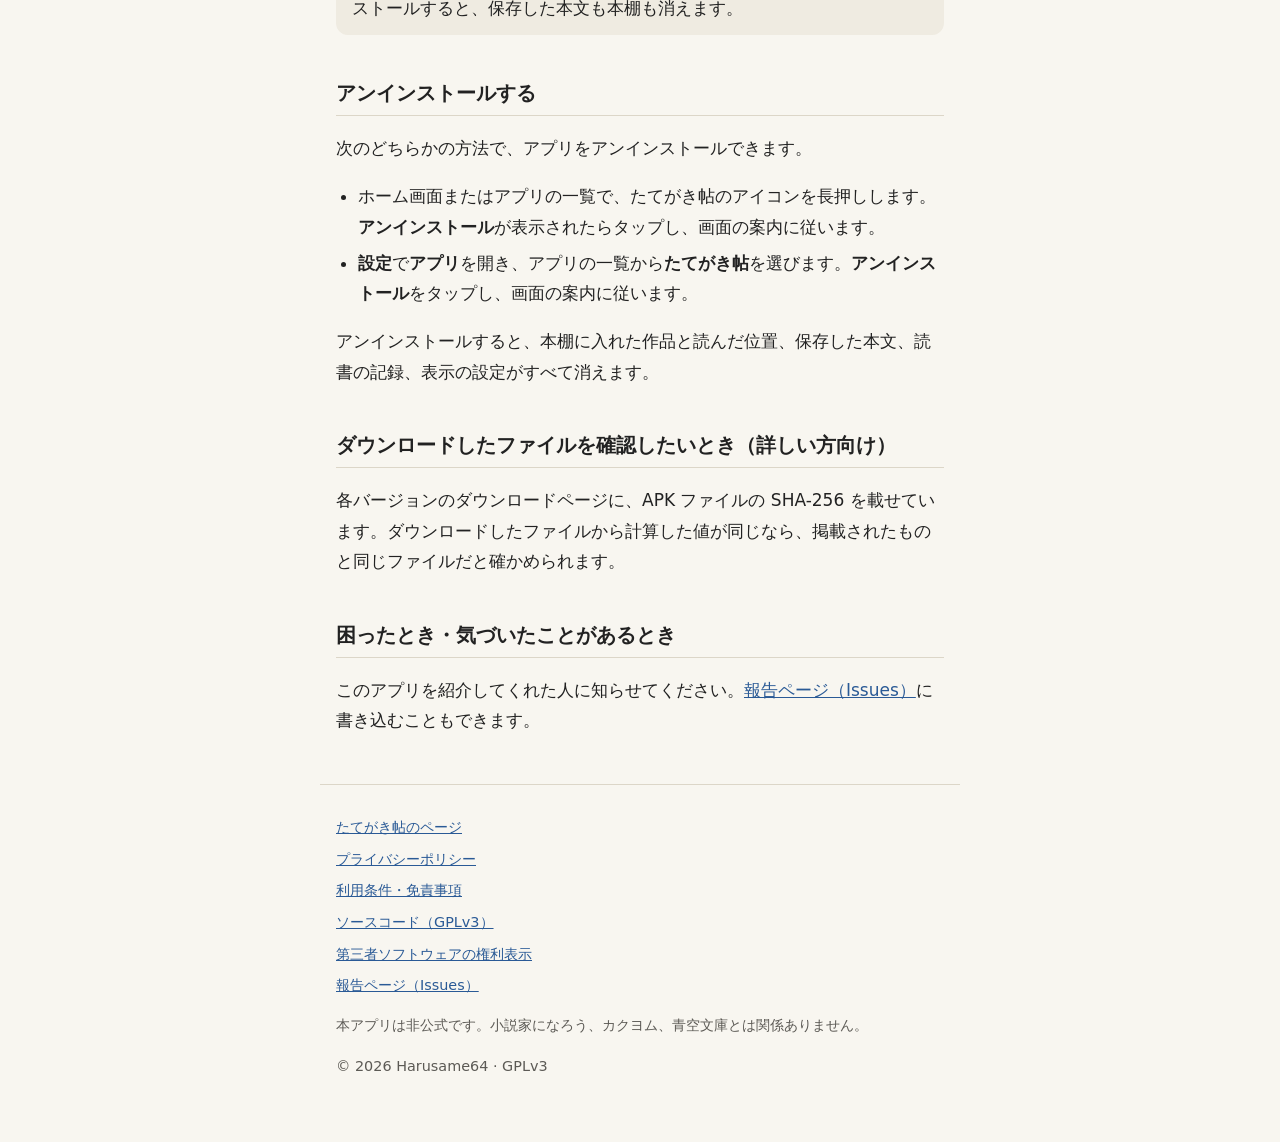
==== commit 746e2bd3: "Say when kept text is dropped, and how the author link is reached A work deleted or made private on " ====
--- a/site/index.html
+++ b/site/index.html
@@ -95,7 +95,7 @@
     <li>小説家になろうとカクヨムで本文を取得するのは、本棚に入れた作品のうち、読んでいる話とその続きだけです。続きは、先読みで選んだ話数分（最大20話）を取得します。1話ずつ、間隔を空けて取得します。青空文庫の作品は、1作品をまとめて取得します。</li>
     <li>保存した本文は、このアプリ内でのみ読めます。テキストや電子書籍への書き出し機能はありません。</li>
     <li>作者名と原作サイトへのリンクを、いつでも表示できます。感想や評価は原作サイトからどうぞ。</li>
-    <li>小説家になろうやカクヨムで作品が削除されると、保存した本文もアプリから削除されます。</li>
+    <li>小説家になろうやカクヨムで作品が削除・非公開になると、1日以上あけて2回確かめたうえで、保存した本文もアプリから削除します。</li>
   </ul>
 
   <h2 id="install">インストールする</h2>
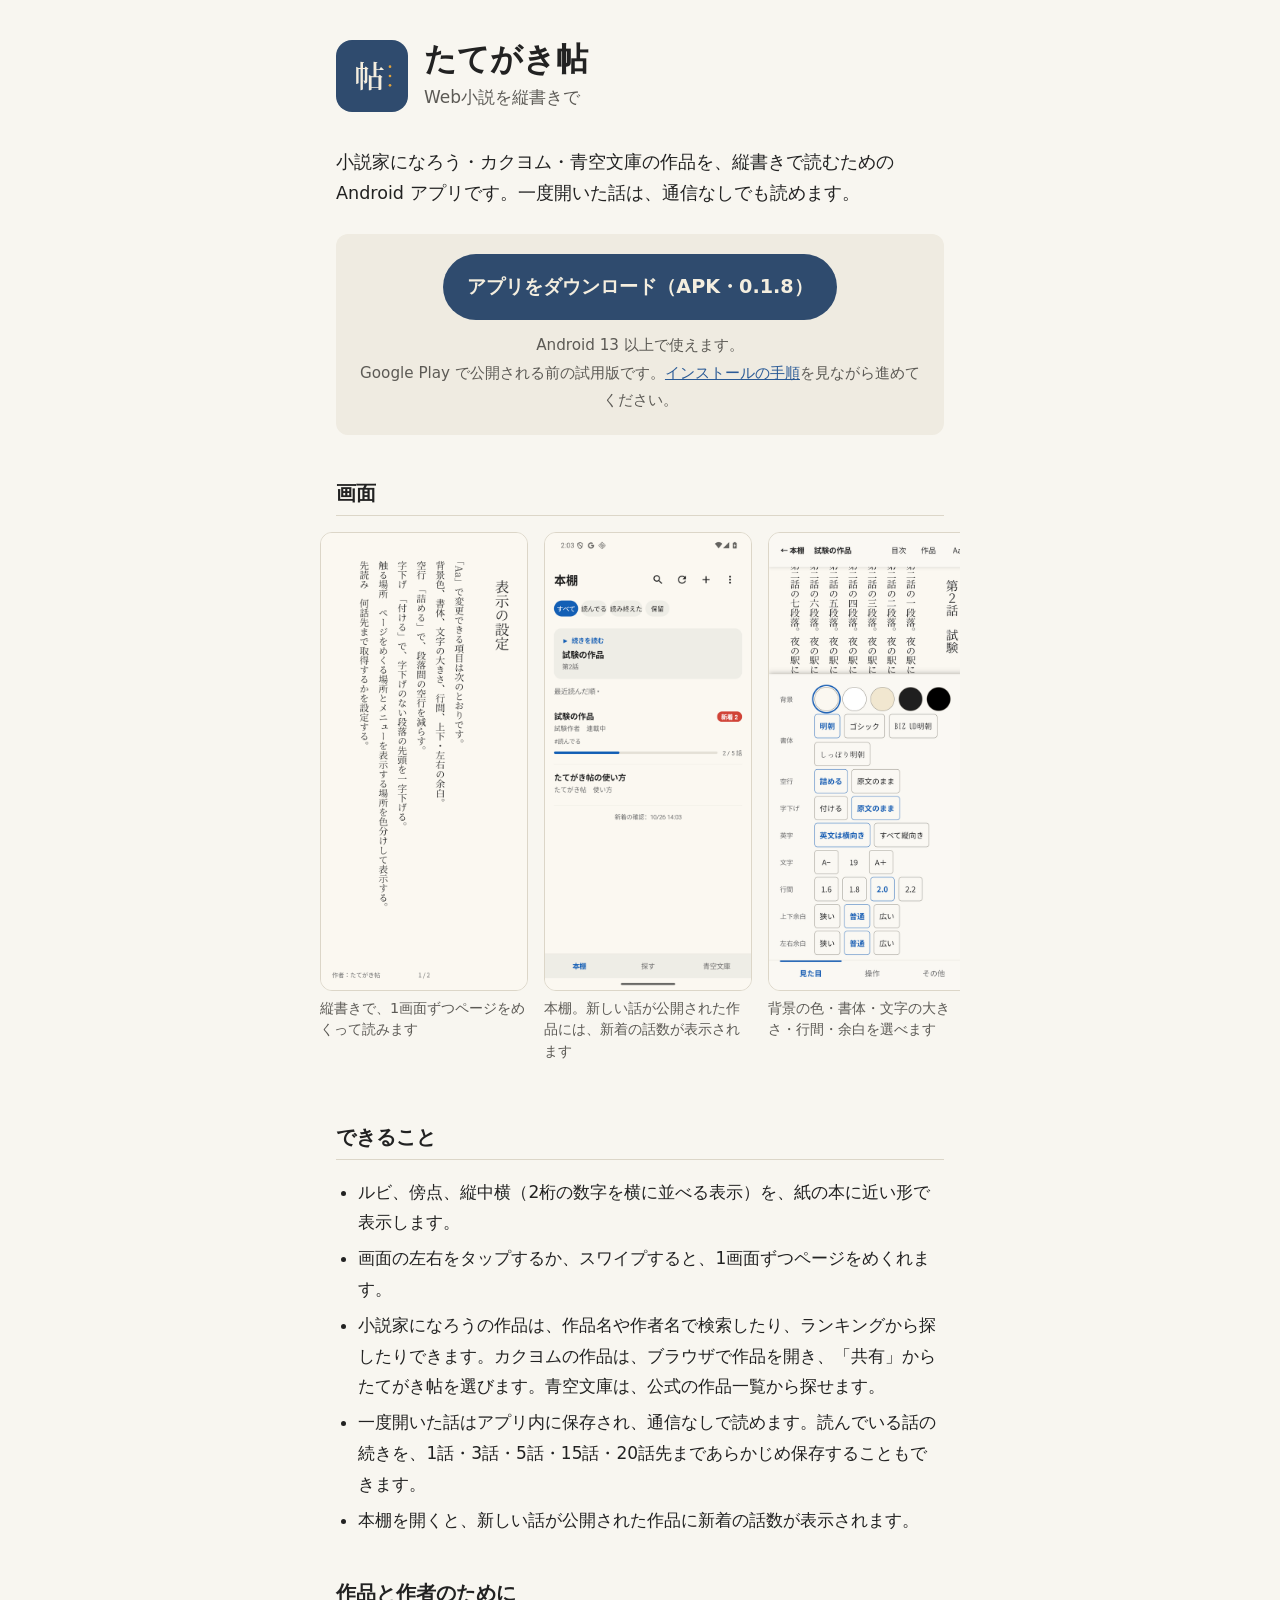
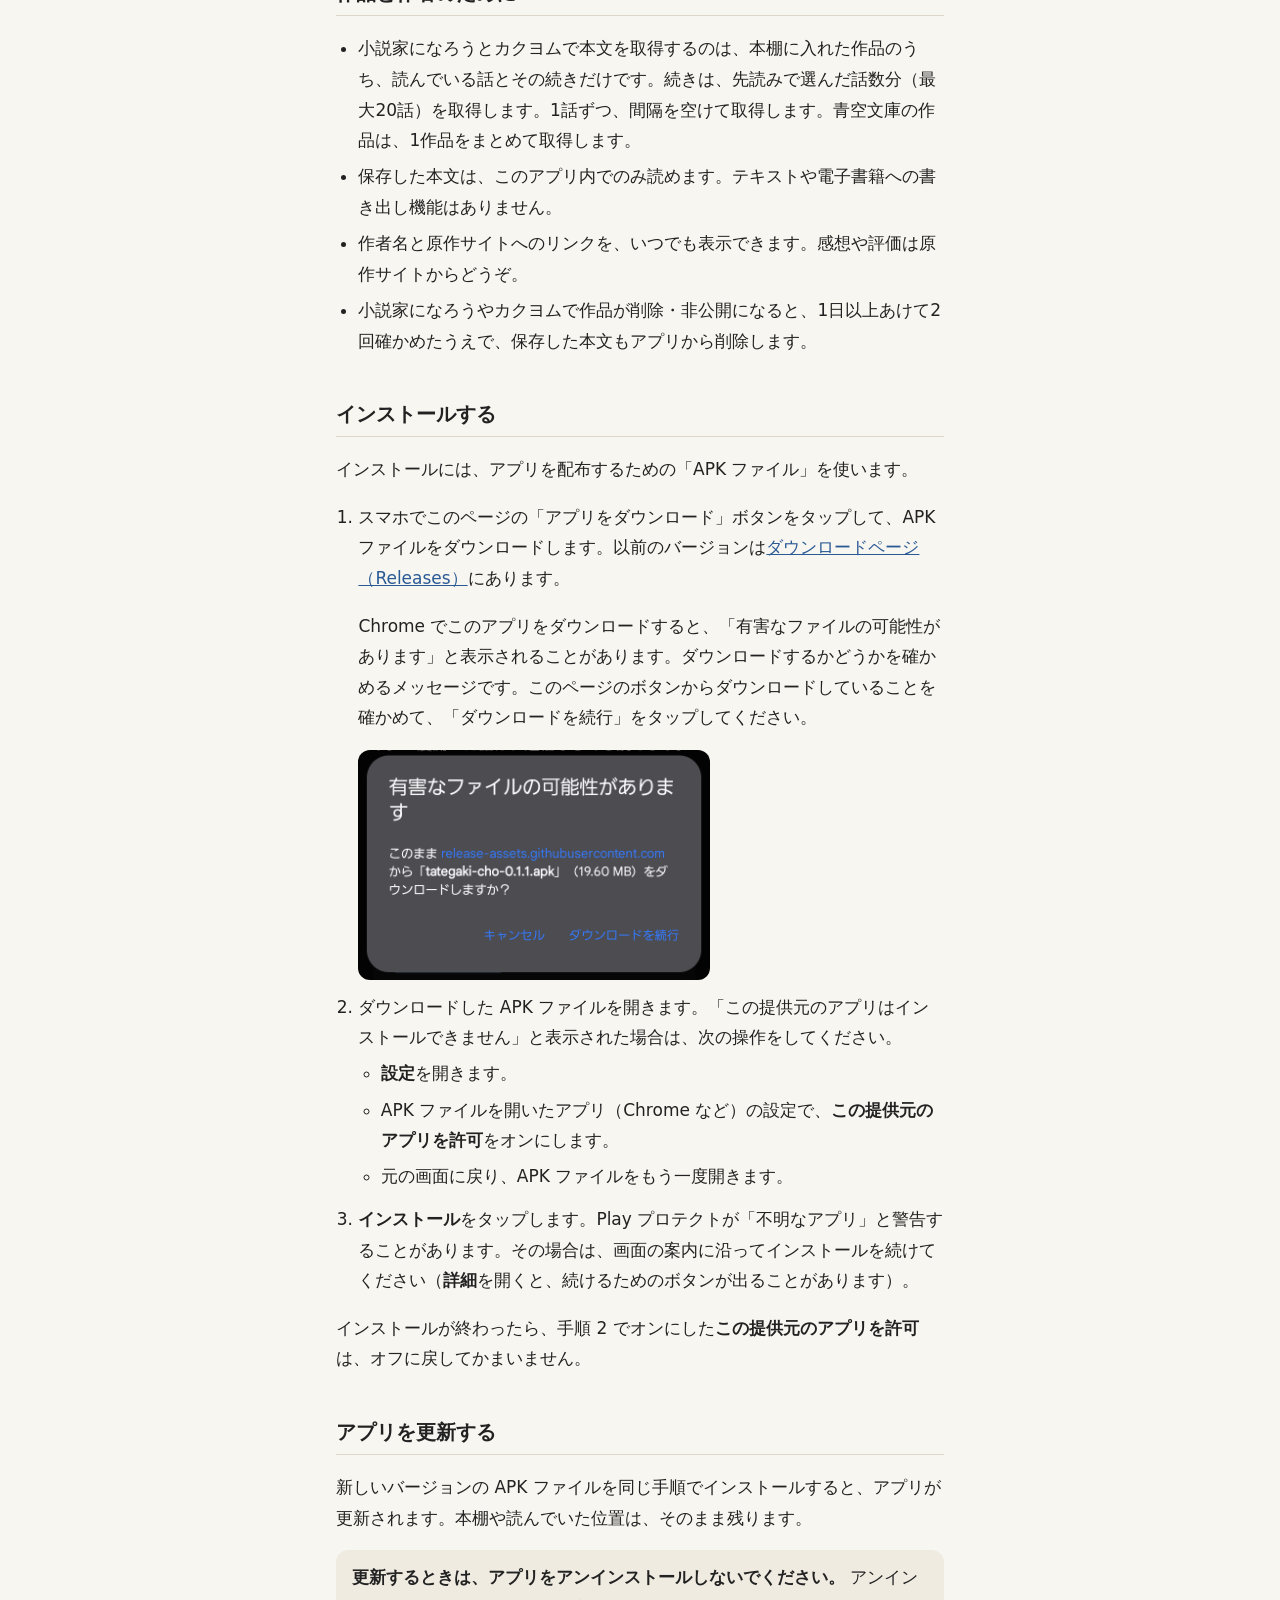
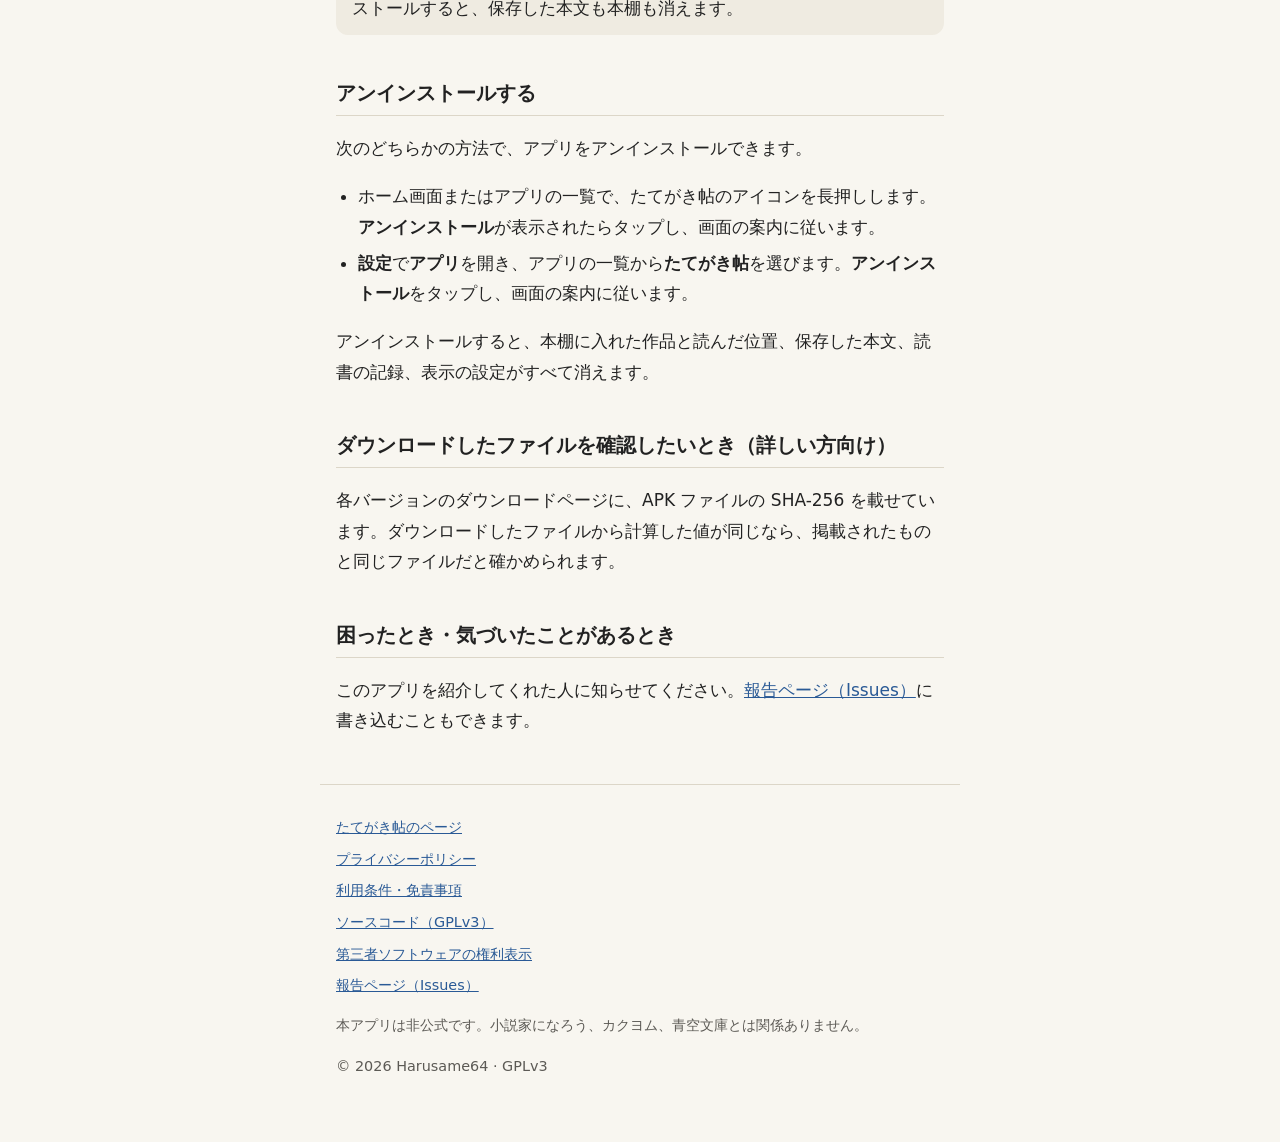
==== commit 4eeb93f0: "Point the download page at 0.1.8 Co-Authored-By: Claude Opus 5.5 <noreply@anthropic.com>" ====
--- a/site/index.html
+++ b/site/index.html
@@ -26,7 +26,7 @@
   "applicationCategory": "BookApplication",
   "operatingSystem": "Android 13+",
   "url": "https://harusame64.github.io/tategaki-cho/",
-  "downloadUrl": "https://github.com/Harusame64/tategaki-cho/releases/download/v0.1.7/tategaki-cho-0.1.7.apk",
+  "downloadUrl": "https://github.com/Harusame64/tategaki-cho/releases/download/v0.1.8/tategaki-cho-0.1.8.apk",
   "license": "https://www.gnu.org/licenses/gpl-3.0.html",
   "inLanguage": "ja",
   "isAccessibleForFree": true,
@@ -49,7 +49,7 @@
 
   <div class="download">
     <!-- The APK itself, by version (its file name carries the version). Updated at each release (docs/release.md). -->
-    <a class="button" href="https://github.com/Harusame64/tategaki-cho/releases/download/v0.1.7/tategaki-cho-0.1.7.apk">アプリをダウンロード（APK・0.1.7）</a>
+    <a class="button" href="https://github.com/Harusame64/tategaki-cho/releases/download/v0.1.8/tategaki-cho-0.1.8.apk">アプリをダウンロード（APK・0.1.8）</a>
     <p>Android 13 以上で使えます。<br>Google Play で公開される前の試用版です。<a href="#install">インストールの手順</a>を見ながら進めてください。</p>
   </div>
 
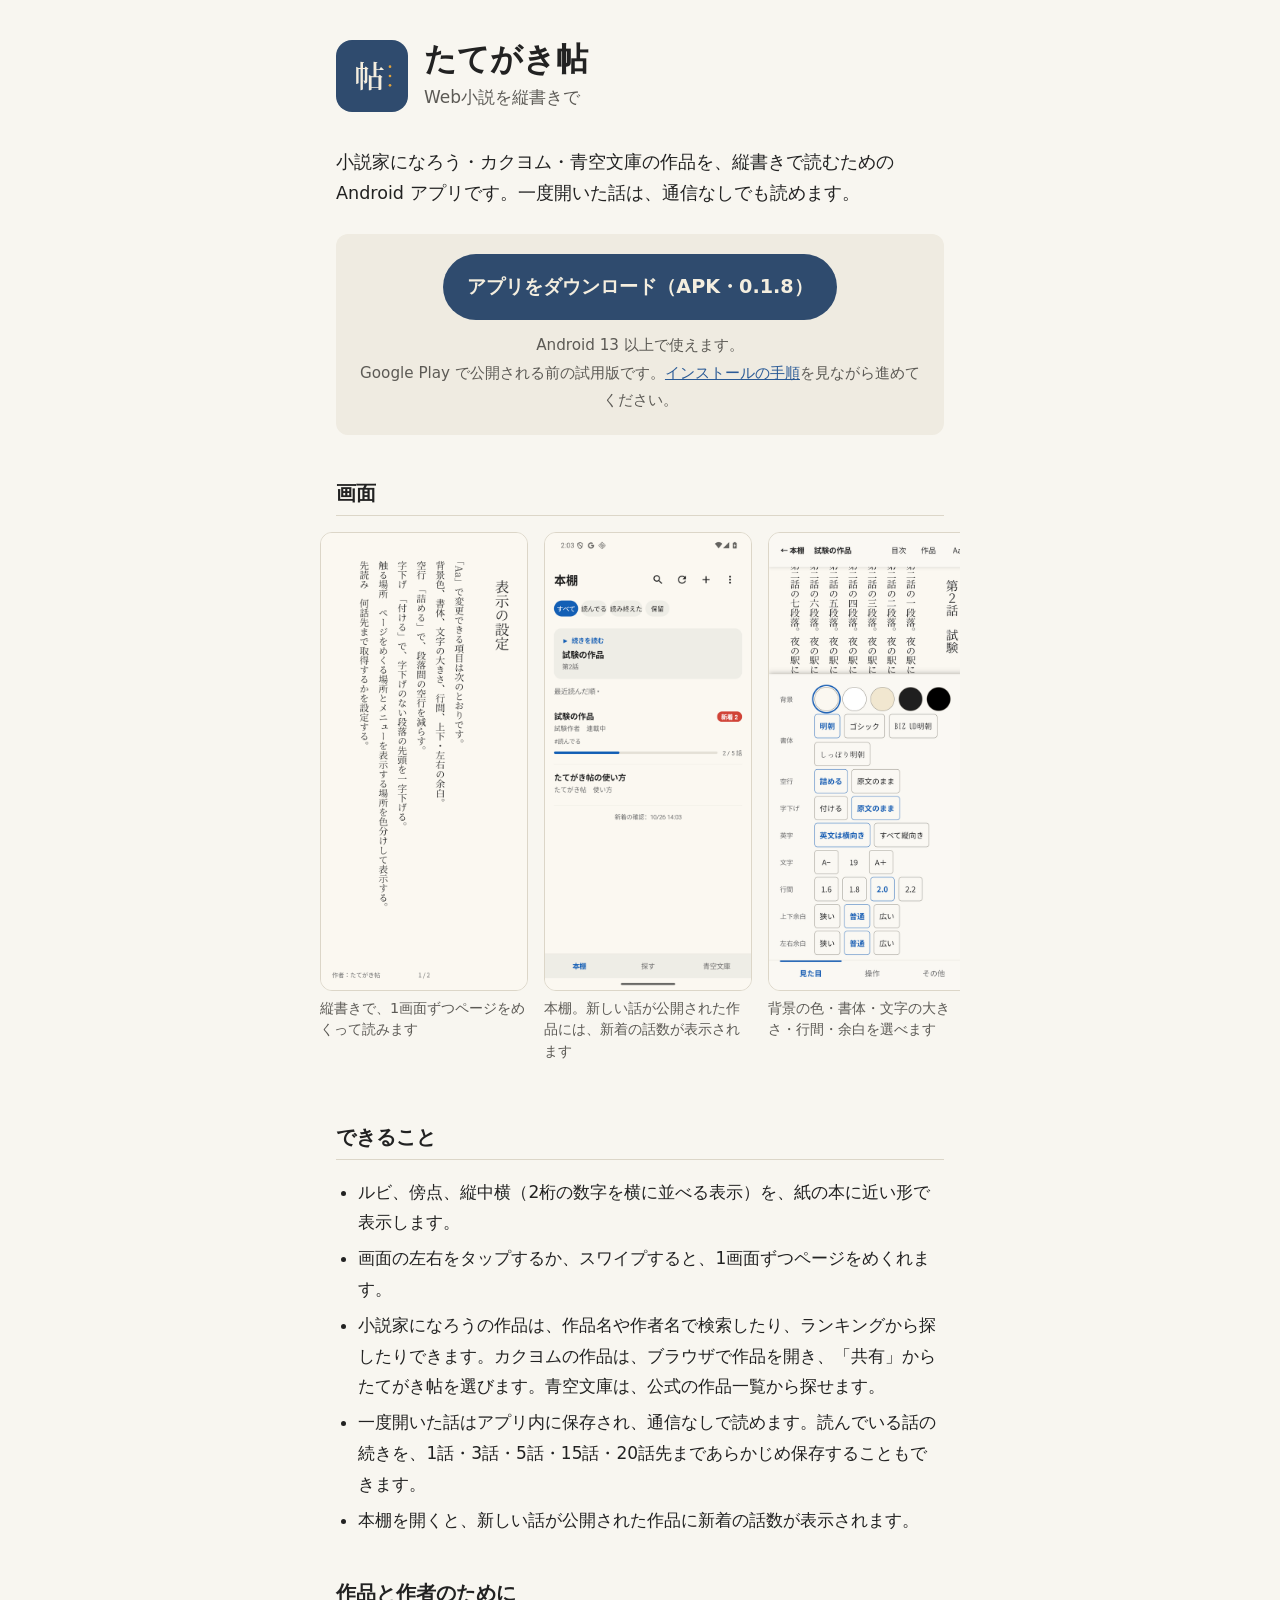
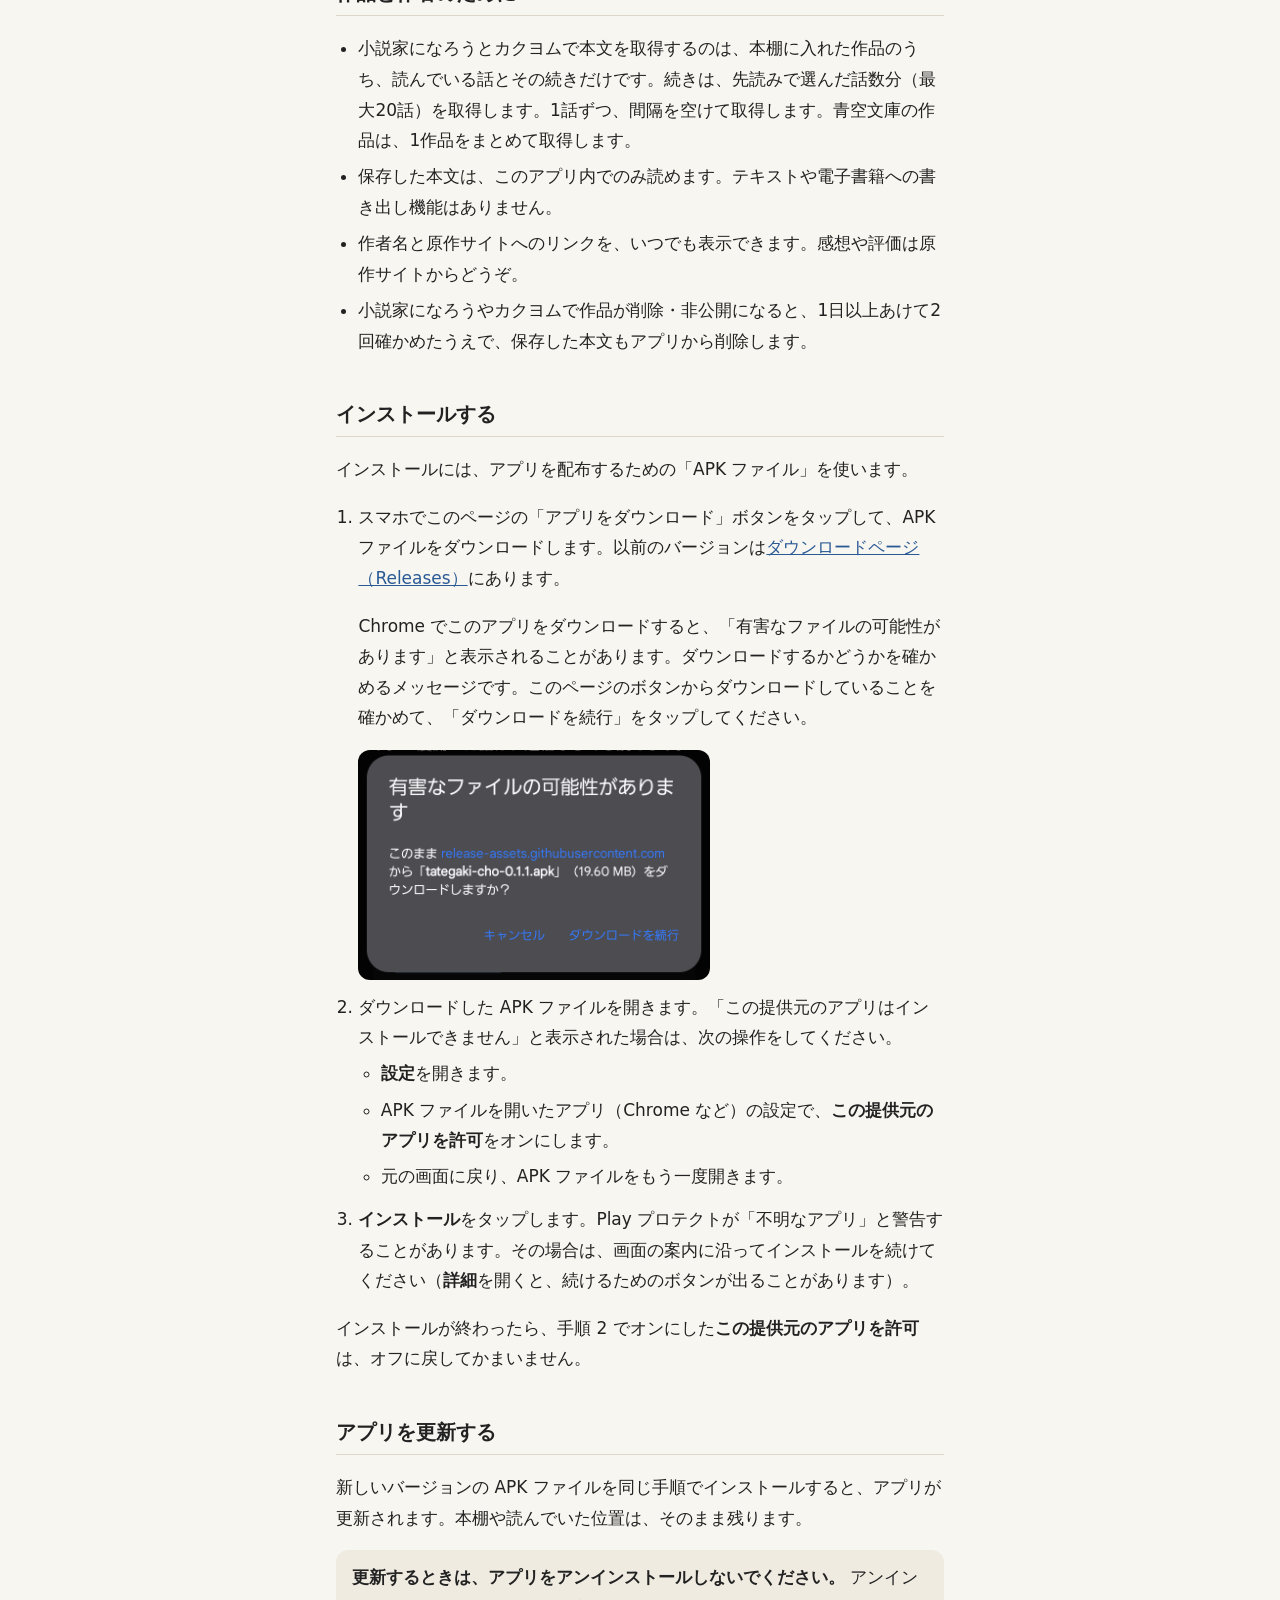
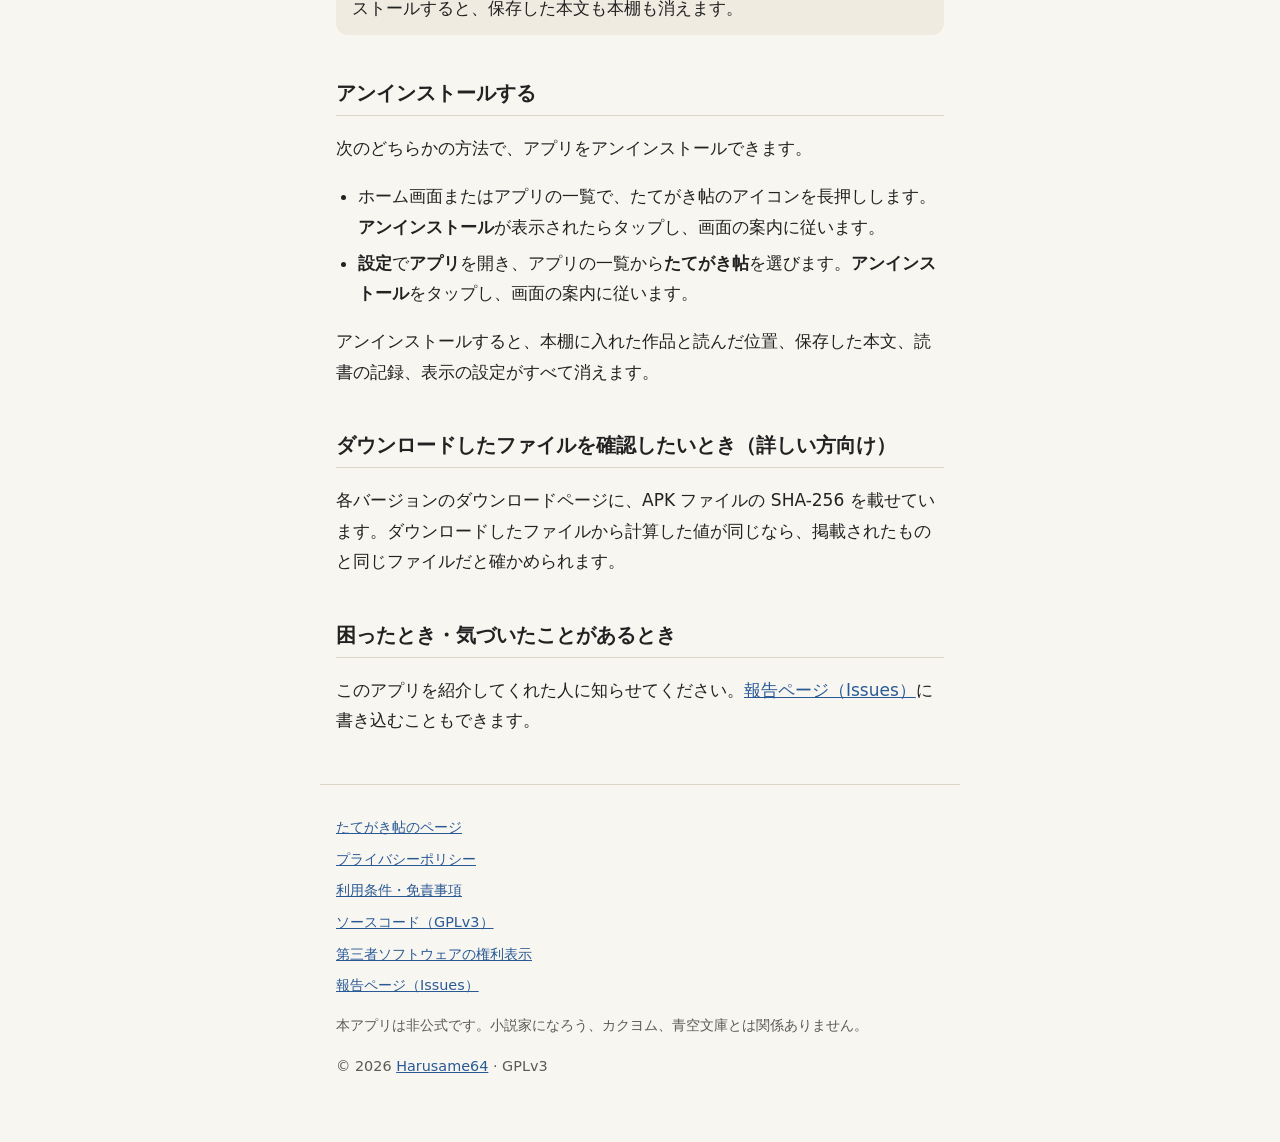
==== commit 88487899: "Link the author's site from the footer The author's site links to this project, and nothing here lin" ====
--- a/site/index.html
+++ b/site/index.html
@@ -146,7 +146,7 @@
     </ul>
   </nav>
   <p>本アプリは非公式です。小説家になろう、カクヨム、青空文庫とは関係ありません。</p>
-  <p>© 2026 Harusame64 · GPLv3</p>
+  <p>© 2026 <a href="https://harusame64.github.io/">Harusame64</a> · GPLv3</p>
 </footer>
 </body>
 </html>
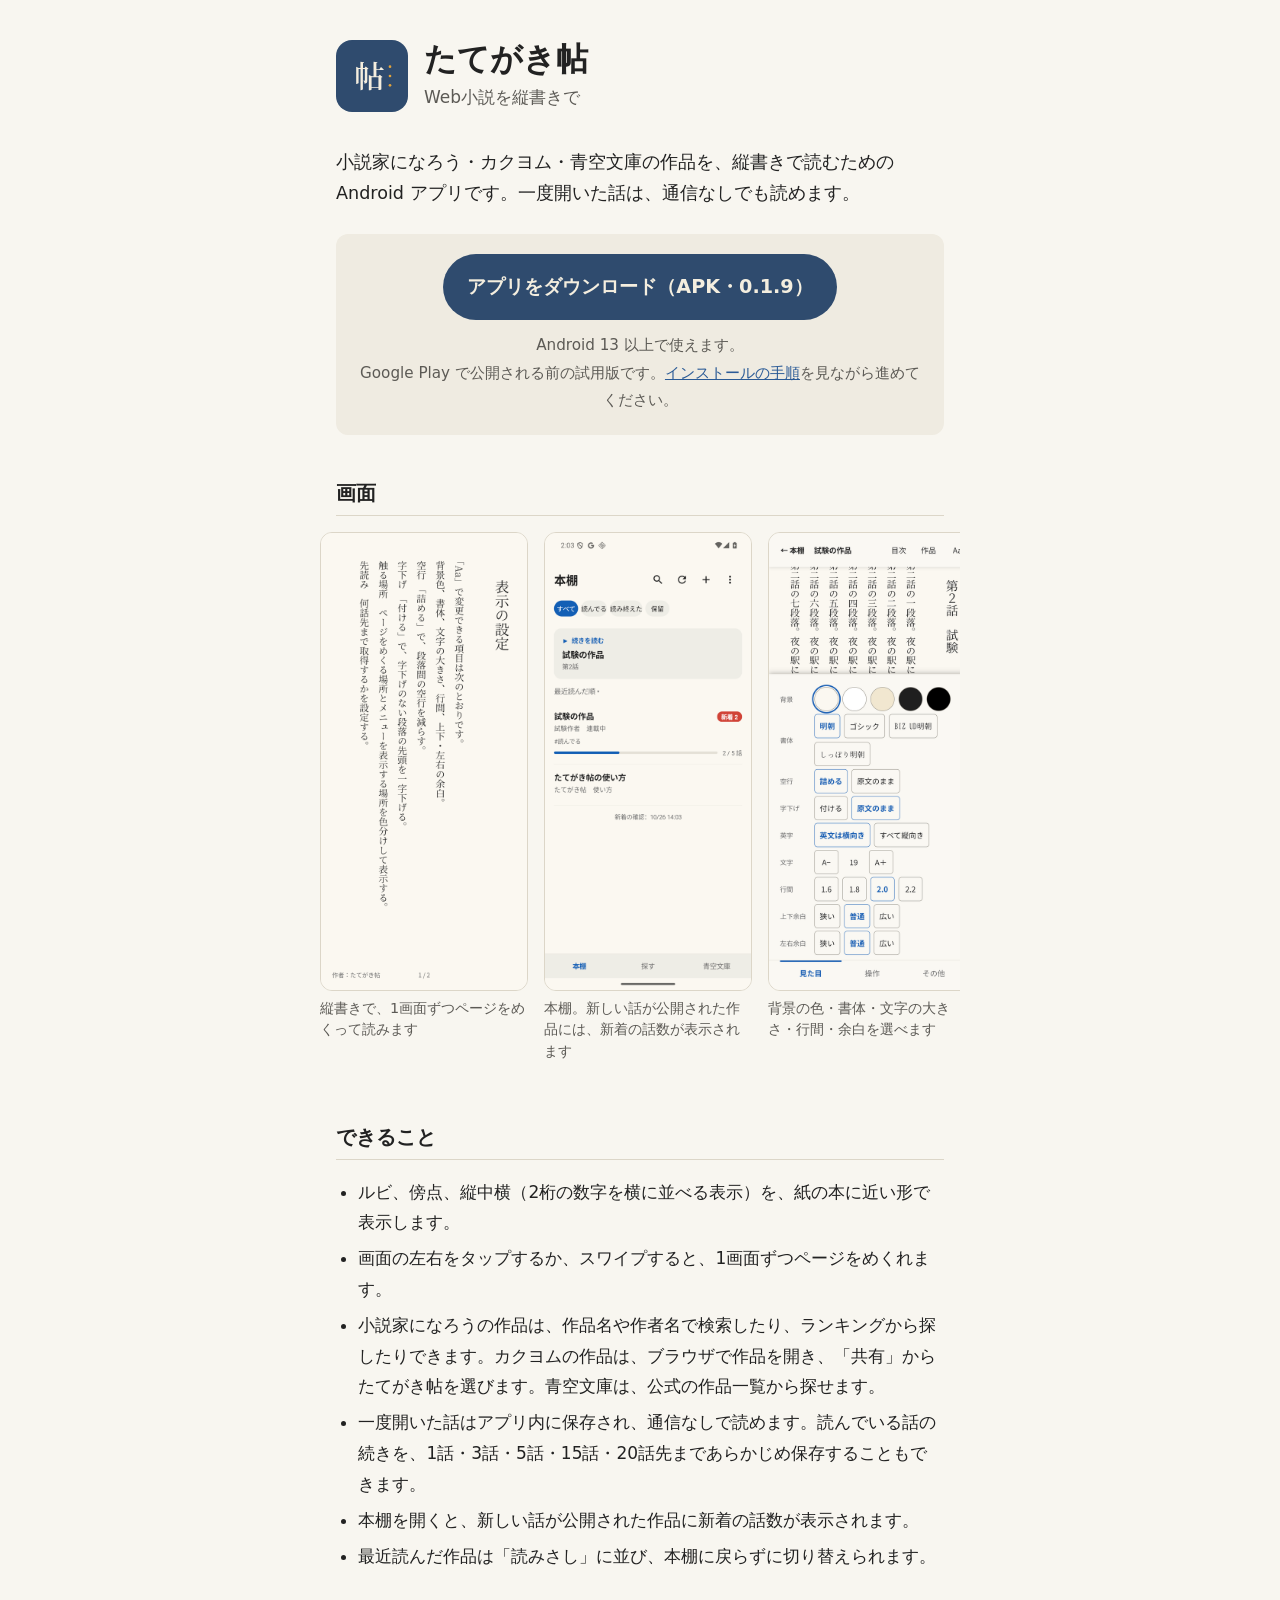
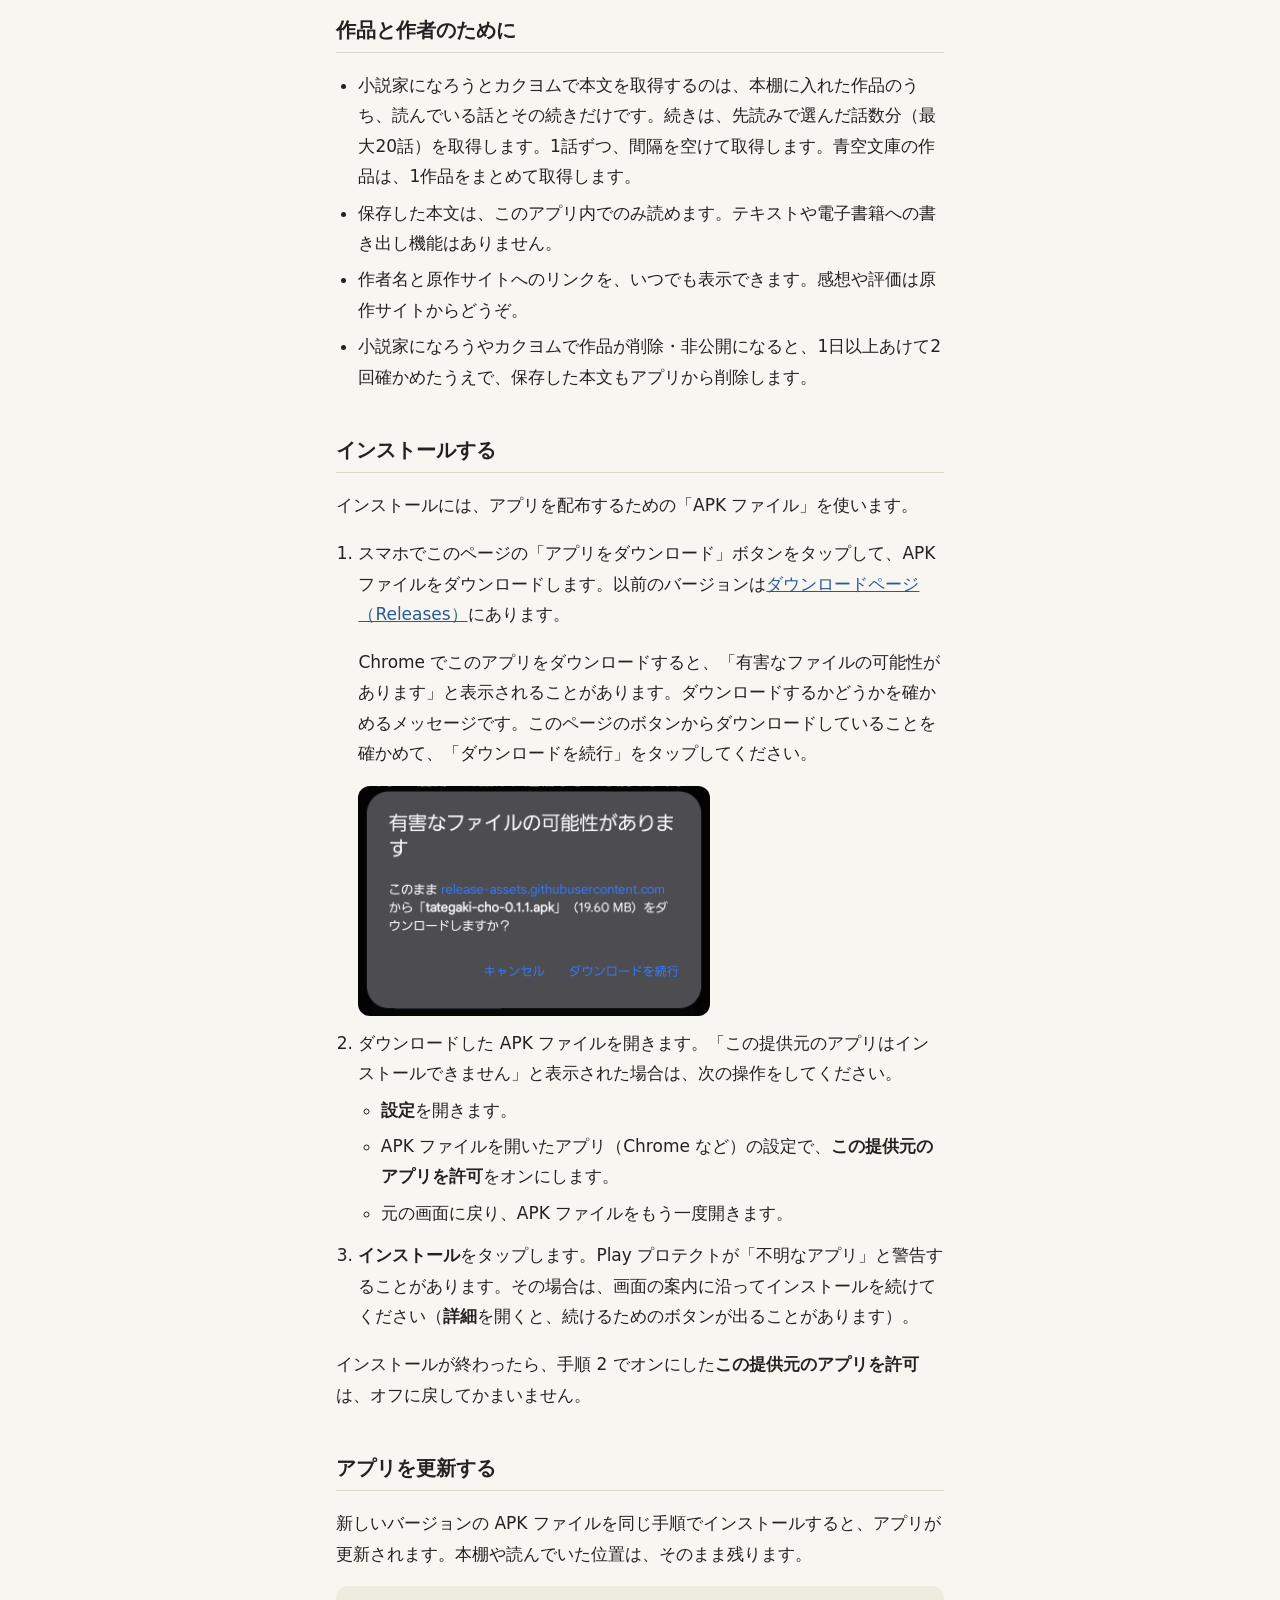
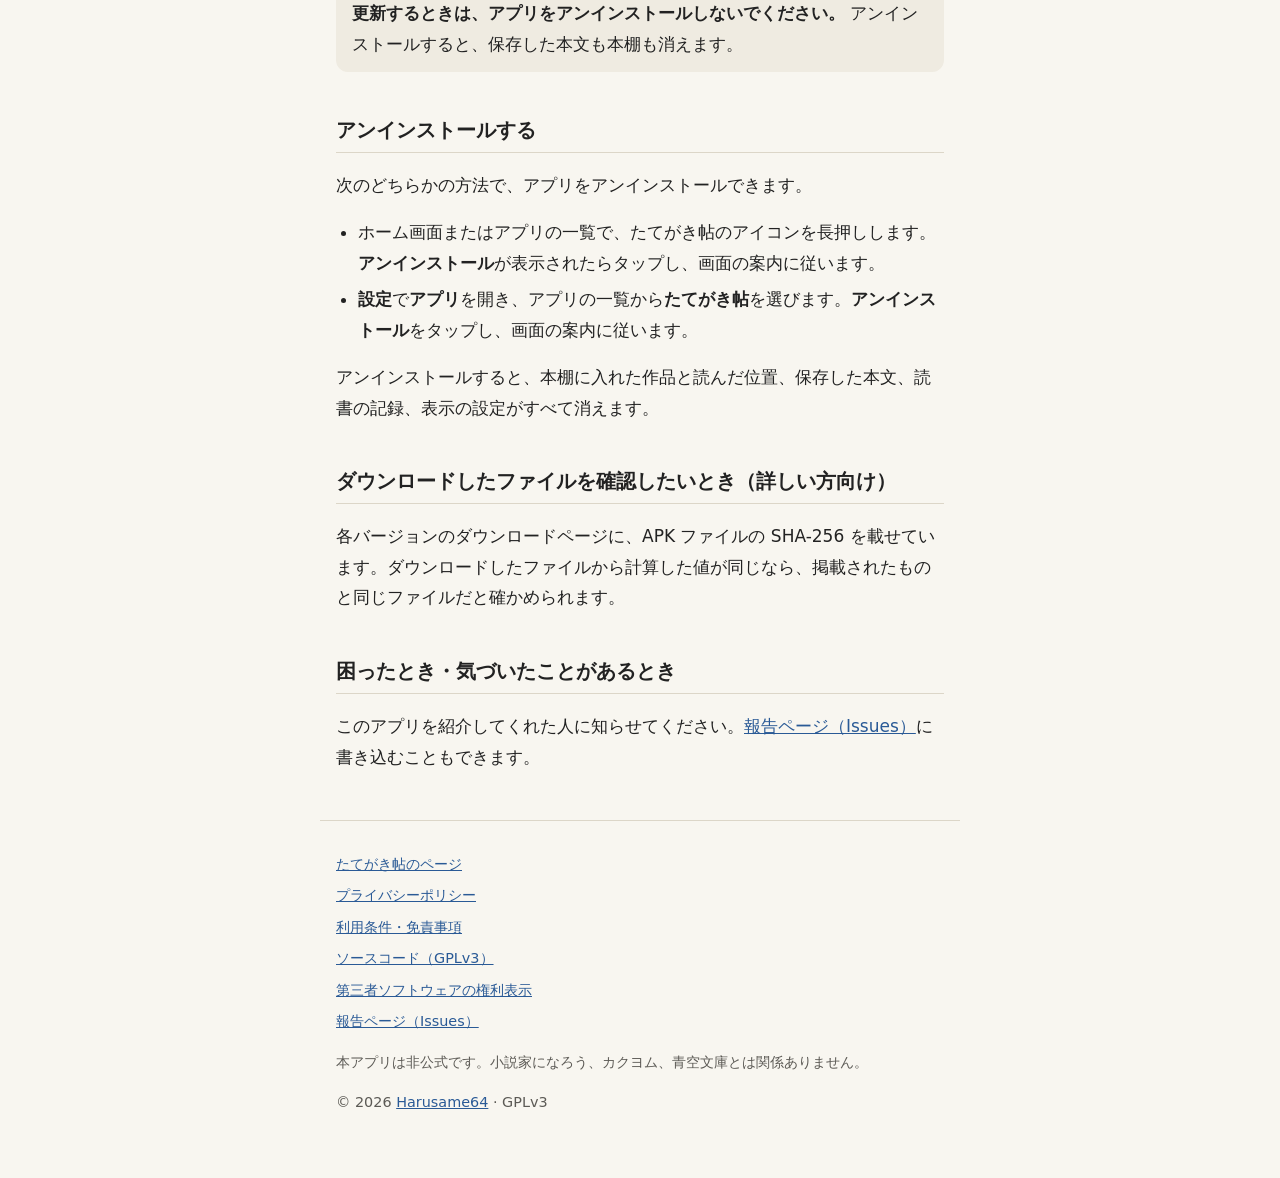
==== commit b61aff36: "Point the download page at 0.1.9 The button and the JSON-LD name the 0.1.9 APK, and できること gains a li" ====
--- a/site/index.html
+++ b/site/index.html
@@ -26,7 +26,7 @@
   "applicationCategory": "BookApplication",
   "operatingSystem": "Android 13+",
   "url": "https://harusame64.github.io/tategaki-cho/",
-  "downloadUrl": "https://github.com/Harusame64/tategaki-cho/releases/download/v0.1.8/tategaki-cho-0.1.8.apk",
+  "downloadUrl": "https://github.com/Harusame64/tategaki-cho/releases/download/v0.1.9/tategaki-cho-0.1.9.apk",
   "license": "https://www.gnu.org/licenses/gpl-3.0.html",
   "inLanguage": "ja",
   "isAccessibleForFree": true,
@@ -49,7 +49,7 @@
 
   <div class="download">
     <!-- The APK itself, by version (its file name carries the version). Updated at each release (docs/release.md). -->
-    <a class="button" href="https://github.com/Harusame64/tategaki-cho/releases/download/v0.1.8/tategaki-cho-0.1.8.apk">アプリをダウンロード（APK・0.1.8）</a>
+    <a class="button" href="https://github.com/Harusame64/tategaki-cho/releases/download/v0.1.9/tategaki-cho-0.1.9.apk">アプリをダウンロード（APK・0.1.9）</a>
     <p>Android 13 以上で使えます。<br>Google Play で公開される前の試用版です。<a href="#install">インストールの手順</a>を見ながら進めてください。</p>
   </div>
 
@@ -88,6 +88,7 @@
     <li>小説家になろうの作品は、作品名や作者名で検索したり、ランキングから探したりできます。カクヨムの作品は、ブラウザで作品を開き、「共有」からたてがき帖を選びます。青空文庫は、公式の作品一覧から探せます。</li>
     <li>一度開いた話はアプリ内に保存され、通信なしで読めます。読んでいる話の続きを、1話・3話・5話・15話・20話先まであらかじめ保存することもできます。</li>
     <li>本棚を開くと、新しい話が公開された作品に新着の話数が表示されます。</li>
+    <li>最近読んだ作品は「読みさし」に並び、本棚に戻らずに切り替えられます。</li>
   </ul>
 
   <h2>作品と作者のために</h2>
